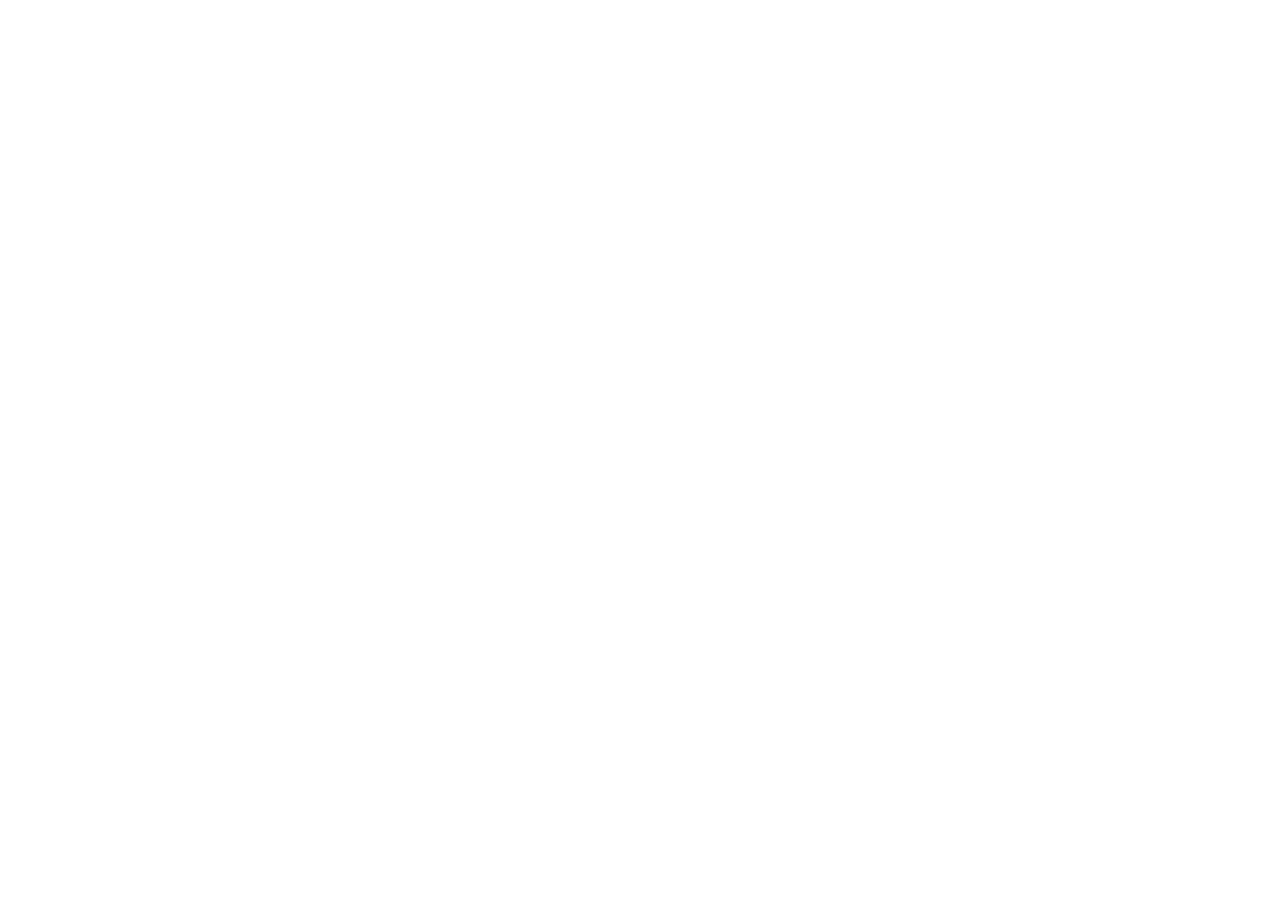
==== index.html @ 5afe24a2 "第一次提交" ====
<!DOCTYPE html>
<html lang="en">
<head>
    <meta charset="UTF-8">
    <meta name="viewport" content="width=device-width, initial-scale=1.0">
    <title>Document</title>
</head>
<body>
    
</body>
</html>
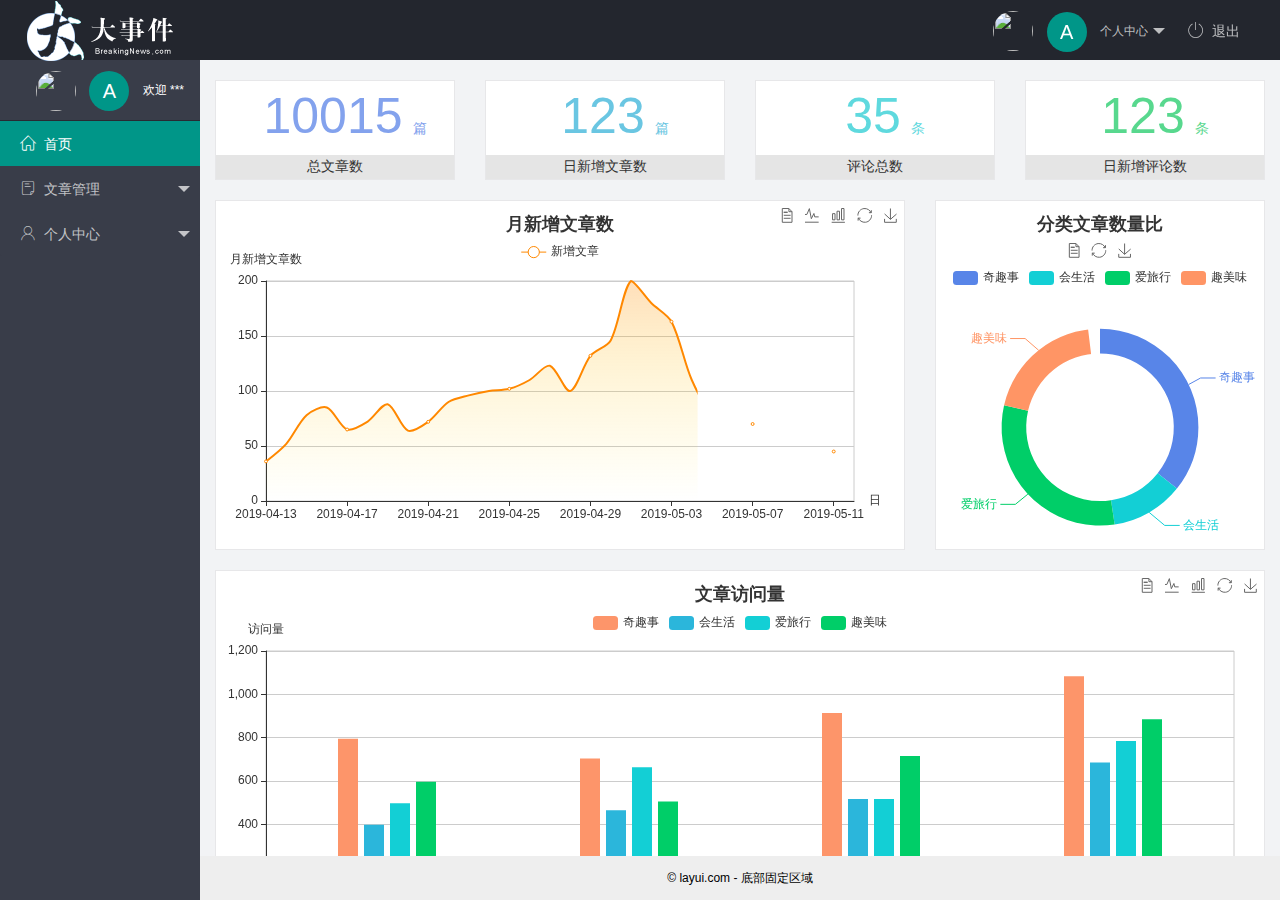
==== commit f3501068: "完成了后台主页面的功能开发" ====
--- a/index.html
+++ b/index.html
@@ -1,11 +1,88 @@
 <!DOCTYPE html>
 <html lang="en">
+
 <head>
     <meta charset="UTF-8">
     <meta name="viewport" content="width=device-width, initial-scale=1.0">
-    <title>Document</title>
+    <title>后台主页布局</title>
+    <!-- 导入 Layui 的样式 -->
+    <link rel="stylesheet" href="./assets/lib/layui/css/layui.css">
+    <!-- 导入iconfont 的样式 -->
+    <link rel="stylesheet" href="./assets/fonts/iconfont.css">
+    <!-- 导入自己的样式表 -->
+    <link rel="stylesheet" href="./assets/css/index.css">
 </head>
-<body>
-    
+
+<body class="layui-layout-body">
+    <div class="layui-layout layui-layout-admin">
+        <div class="layui-header">
+            <div class="layui-logo">
+                <img src="./assets/images/logo.png" alt="">
+            </div>
+            <ul class="layui-nav layui-layout-right">
+                <li class="layui-nav-item">
+                    <a href="javascript:;" class="userinfo">
+                        <img src="http://t.cn/RCzsdCq" class="layui-nav-img">
+                        <span class="text-avatar">A</span>
+                        个人中心
+                    </a>
+                    <dl class="layui-nav-child">
+                        <dd><a href="">基本资料</a></dd>
+                        <dd><a href="">更换头像</a></dd>
+                        <dd><a href="">重置密码</a></dd>
+                    </dl>
+                </li>
+                <li class="layui-nav-item"><a href="javascript:;" id="btnLogout"><span class="iconfont icon-tuichu"></span>退出</a></li>
+            </ul>
+        </div>
+
+        <div class="layui-side layui-bg-black">
+            <div class="layui-side-scroll">
+                <div class="userinfo">
+                    <img src="http://t.cn/RCzsdCq" class="layui-nav-img">
+                    <span class="text-avatar">A</span>
+                    <span id="welcome">欢迎 ***</span>
+                </div>
+                <!-- 左侧导航区域（可配合layui已有的垂直导航） -->
+                <ul class="layui-nav layui-nav-tree" lay-shrink="all" >
+                    <li class="layui-nav-item layui-this"><a href="/home/dashboard.html" target="fm"><span class="iconfont icon-home"></span>首页</a></li>
+                    <li class="layui-nav-item">
+                        <a class="" href="javascript:;"><span class="iconfont icon-16"></span>文章管理</a>
+                        <dl class="layui-nav-child">
+                            <dd><a href="javascript:;"><i class="layui-icon layui-icon-app"></i> 文章类别</a></dd>
+                            <dd><a href="javascript:;"><i class="layui-icon layui-icon-app"></i>文章列表</a></dd>
+                            <dd><a href="javascript:;"><i class="layui-icon layui-icon-app"></i>发布文章</a></dd>
+                        </dl>
+                    </li>
+                    <li class="layui-nav-item">
+                        <a href="javascript:;"><span class="iconfont icon-user"></span>个人中心</a>
+                        <dl class="layui-nav-child">
+                            <dd><a href="javascript:;"><i class="layui-icon layui-icon-app"></i>基本资料</a></dd>
+                            <dd><a href="javascript:;"><i class="layui-icon layui-icon-app"></i>更换头像</a></dd>
+                            <dd><a href="javascript:;"><i class="layui-icon layui-icon-app"></i>重置密码</a></dd>
+                        </dl>
+                    </li>
+                </ul>
+            </div>
+        </div>
+
+        <div class="layui-body">
+            <!-- 内容主体区域 -->
+            <iframe name="fm" src="/home/dashboard.html" frameborder="0"></iframe>
+        </div>
+
+        <div class="layui-footer">
+            <!-- 底部固定区域 -->
+            © layui.com - 底部固定区域
+        </div>
+    </div>
+    <!-- 导入layui的js文件 -->
+    <script src="./assets/lib/layui/layui.all.js"></script>
+    <!-- 导入jquery的js文件 -->
+    <script src="./assets/lib/jquery.js"></script>
+    <script src="./assets/js/baseAPI.js"></script>
+    <!-- 导入自己的js文件 -->
+    <script src="./assets/js/index.js"></script>
 </body>
+
 </html>--- a/assets/lib/layui/css/layui.css
+++ b/assets/lib/layui/css/layui.css
@@ -0,0 +1,2 @@
+/** layui-v2.5.5 MIT License By https://www.layui.com */
+ .layui-inline,img{display:inline-block;vertical-align:middle}h1,h2,h3,h4,h5,h6{font-weight:400}.layui-edge,.layui-header,.layui-inline,.layui-main{position:relative}.layui-body,.layui-edge,.layui-elip{overflow:hidden}.layui-btn,.layui-edge,.layui-inline,img{vertical-align:middle}.layui-btn,.layui-disabled,.layui-icon,.layui-unselect{-moz-user-select:none;-webkit-user-select:none;-ms-user-select:none}.layui-elip,.layui-form-checkbox span,.layui-form-pane .layui-form-label{text-overflow:ellipsis;white-space:nowrap}.layui-breadcrumb,.layui-tree-btnGroup{visibility:hidden}blockquote,body,button,dd,div,dl,dt,form,h1,h2,h3,h4,h5,h6,input,li,ol,p,pre,td,textarea,th,ul{margin:0;padding:0;-webkit-tap-highlight-color:rgba(0,0,0,0)}a:active,a:hover{outline:0}img{border:none}li{list-style:none}table{border-collapse:collapse;border-spacing:0}h4,h5,h6{font-size:100%}button,input,optgroup,option,select,textarea{font-family:inherit;font-size:inherit;font-style:inherit;font-weight:inherit;outline:0}pre{white-space:pre-wrap;white-space:-moz-pre-wrap;white-space:-pre-wrap;white-space:-o-pre-wrap;word-wrap:break-word}body{line-height:24px;font:14px Helvetica Neue,Helvetica,PingFang SC,Tahoma,Arial,sans-serif}hr{height:1px;margin:10px 0;border:0;clear:both}a{color:#333;text-decoration:none}a:hover{color:#777}a cite{font-style:normal;*cursor:pointer}.layui-border-box,.layui-border-box *{box-sizing:border-box}.layui-box,.layui-box *{box-sizing:content-box}.layui-clear{clear:both;*zoom:1}.layui-clear:after{content:'\20';clear:both;*zoom:1;display:block;height:0}.layui-inline{*display:inline;*zoom:1}.layui-edge{display:inline-block;width:0;height:0;border-width:6px;border-style:dashed;border-color:transparent}.layui-edge-top{top:-4px;border-bottom-color:#999;border-bottom-style:solid}.layui-edge-right{border-left-color:#999;border-left-style:solid}.layui-edge-bottom{top:2px;border-top-color:#999;border-top-style:solid}.layui-edge-left{border-right-color:#999;border-right-style:solid}.layui-disabled,.layui-disabled:hover{color:#d2d2d2!important;cursor:not-allowed!important}.layui-circle{border-radius:100%}.layui-show{display:block!important}.layui-hide{display:none!important}@font-face{font-family:layui-icon;src:url(../font/iconfont.eot?v=250);src:url(../font/iconfont.eot?v=250#iefix) format('embedded-opentype'),url(../font/iconfont.woff2?v=250) format('woff2'),url(../font/iconfont.woff?v=250) format('woff'),url(../font/iconfont.ttf?v=250) format('truetype'),url(../font/iconfont.svg?v=250#layui-icon) format('svg')}.layui-icon{font-family:layui-icon!important;font-size:16px;font-style:normal;-webkit-font-smoothing:antialiased;-moz-osx-font-smoothing:grayscale}.layui-icon-reply-fill:before{content:"\e611"}.layui-icon-set-fill:before{content:"\e614"}.layui-icon-menu-fill:before{content:"\e60f"}.layui-icon-search:before{content:"\e615"}.layui-icon-share:before{content:"\e641"}.layui-icon-set-sm:before{content:"\e620"}.layui-icon-engine:before{content:"\e628"}.layui-icon-close:before{content:"\1006"}.layui-icon-close-fill:before{content:"\1007"}.layui-icon-chart-screen:before{content:"\e629"}.layui-icon-star:before{content:"\e600"}.layui-icon-circle-dot:before{content:"\e617"}.layui-icon-chat:before{content:"\e606"}.layui-icon-release:before{content:"\e609"}.layui-icon-list:before{content:"\e60a"}.layui-icon-chart:before{content:"\e62c"}.layui-icon-ok-circle:before{content:"\1005"}.layui-icon-layim-theme:before{content:"\e61b"}.layui-icon-table:before{content:"\e62d"}.layui-icon-right:before{content:"\e602"}.layui-icon-left:before{content:"\e603"}.layui-icon-cart-simple:before{content:"\e698"}.layui-icon-face-cry:before{content:"\e69c"}.layui-icon-face-smile:before{content:"\e6af"}.layui-icon-survey:before{content:"\e6b2"}.layui-icon-tree:before{content:"\e62e"}.layui-icon-upload-circle:before{content:"\e62f"}.layui-icon-add-circle:before{content:"\e61f"}.layui-icon-download-circle:before{content:"\e601"}.layui-icon-templeate-1:before{content:"\e630"}.layui-icon-util:before{content:"\e631"}.layui-icon-face-surprised:before{content:"\e664"}.layui-icon-edit:before{content:"\e642"}.layui-icon-speaker:before{content:"\e645"}.layui-icon-down:before{content:"\e61a"}.layui-icon-file:before{content:"\e621"}.layui-icon-layouts:before{content:"\e632"}.layui-icon-rate-half:before{content:"\e6c9"}.layui-icon-add-circle-fine:before{content:"\e608"}.layui-icon-prev-circle:before{content:"\e633"}.layui-icon-read:before{content:"\e705"}.layui-icon-404:before{content:"\e61c"}.layui-icon-carousel:before{content:"\e634"}.layui-icon-help:before{content:"\e607"}.layui-icon-code-circle:before{content:"\e635"}.layui-icon-water:before{content:"\e636"}.layui-icon-username:before{content:"\e66f"}.layui-icon-find-fill:before{content:"\e670"}.layui-icon-about:before{content:"\e60b"}.layui-icon-location:before{content:"\e715"}.layui-icon-up:before{content:"\e619"}.layui-icon-pause:before{content:"\e651"}.layui-icon-date:before{content:"\e637"}.layui-icon-layim-uploadfile:before{content:"\e61d"}.layui-icon-delete:before{content:"\e640"}.layui-icon-play:before{content:"\e652"}.layui-icon-top:before{content:"\e604"}.layui-icon-friends:before{content:"\e612"}.layui-icon-refresh-3:before{content:"\e9aa"}.layui-icon-ok:before{content:"\e605"}.layui-icon-layer:before{content:"\e638"}.layui-icon-face-smile-fine:before{content:"\e60c"}.layui-icon-dollar:before{content:"\e659"}.layui-icon-group:before{content:"\e613"}.layui-icon-layim-download:before{content:"\e61e"}.layui-icon-picture-fine:before{content:"\e60d"}.layui-icon-link:before{content:"\e64c"}.layui-icon-diamond:before{content:"\e735"}.layui-icon-log:before{content:"\e60e"}.layui-icon-rate-solid:before{content:"\e67a"}.layui-icon-fonts-del:before{content:"\e64f"}.layui-icon-unlink:before{content:"\e64d"}.layui-icon-fonts-clear:before{content:"\e639"}.layui-icon-triangle-r:before{content:"\e623"}.layui-icon-circle:before{content:"\e63f"}.layui-icon-radio:before{content:"\e643"}.layui-icon-align-center:before{content:"\e647"}.layui-icon-align-right:before{content:"\e648"}.layui-icon-align-left:before{content:"\e649"}.layui-icon-loading-1:before{content:"\e63e"}.layui-icon-return:before{content:"\e65c"}.layui-icon-fonts-strong:before{content:"\e62b"}.layui-icon-upload:before{content:"\e67c"}.layui-icon-dialogue:before{content:"\e63a"}.layui-icon-video:before{content:"\e6ed"}.layui-icon-headset:before{content:"\e6fc"}.layui-icon-cellphone-fine:before{content:"\e63b"}.layui-icon-add-1:before{content:"\e654"}.layui-icon-face-smile-b:before{content:"\e650"}.layui-icon-fonts-html:before{content:"\e64b"}.layui-icon-form:before{content:"\e63c"}.layui-icon-cart:before{content:"\e657"}.layui-icon-camera-fill:before{content:"\e65d"}.layui-icon-tabs:before{content:"\e62a"}.layui-icon-fonts-code:before{content:"\e64e"}.layui-icon-fire:before{content:"\e756"}.layui-icon-set:before{content:"\e716"}.layui-icon-fonts-u:before{content:"\e646"}.layui-icon-triangle-d:before{content:"\e625"}.layui-icon-tips:before{content:"\e702"}.layui-icon-picture:before{content:"\e64a"}.layui-icon-more-vertical:before{content:"\e671"}.layui-icon-flag:before{content:"\e66c"}.layui-icon-loading:before{content:"\e63d"}.layui-icon-fonts-i:before{content:"\e644"}.layui-icon-refresh-1:before{content:"\e666"}.layui-icon-rmb:before{content:"\e65e"}.layui-icon-home:before{content:"\e68e"}.layui-icon-user:before{content:"\e770"}.layui-icon-notice:before{content:"\e667"}.layui-icon-login-weibo:before{content:"\e675"}.layui-icon-voice:before{content:"\e688"}.layui-icon-upload-drag:before{content:"\e681"}.layui-icon-login-qq:before{content:"\e676"}.layui-icon-snowflake:before{content:"\e6b1"}.layui-icon-file-b:before{content:"\e655"}.layui-icon-template:before{content:"\e663"}.layui-icon-auz:before{content:"\e672"}.layui-icon-console:before{content:"\e665"}.layui-icon-app:before{content:"\e653"}.layui-icon-prev:before{content:"\e65a"}.layui-icon-website:before{content:"\e7ae"}.layui-icon-next:before{content:"\e65b"}.layui-icon-component:before{content:"\e857"}.layui-icon-more:before{content:"\e65f"}.layui-icon-login-wechat:before{content:"\e677"}.layui-icon-shrink-right:before{content:"\e668"}.layui-icon-spread-left:before{content:"\e66b"}.layui-icon-camera:before{content:"\e660"}.layui-icon-note:before{content:"\e66e"}.layui-icon-refresh:before{content:"\e669"}.layui-icon-female:before{content:"\e661"}.layui-icon-male:before{content:"\e662"}.layui-icon-password:before{content:"\e673"}.layui-icon-senior:before{content:"\e674"}.layui-icon-theme:before{content:"\e66a"}.layui-icon-tread:before{content:"\e6c5"}.layui-icon-praise:before{content:"\e6c6"}.layui-icon-star-fill:before{content:"\e658"}.layui-icon-rate:before{content:"\e67b"}.layui-icon-template-1:before{content:"\e656"}.layui-icon-vercode:before{content:"\e679"}.layui-icon-cellphone:before{content:"\e678"}.layui-icon-screen-full:before{content:"\e622"}.layui-icon-screen-restore:before{content:"\e758"}.layui-icon-cols:before{content:"\e610"}.layui-icon-export:before{content:"\e67d"}.layui-icon-print:before{content:"\e66d"}.layui-icon-slider:before{content:"\e714"}.layui-icon-addition:before{content:"\e624"}.layui-icon-subtraction:before{content:"\e67e"}.layui-icon-service:before{content:"\e626"}.layui-icon-transfer:before{content:"\e691"}.layui-main{width:1140px;margin:0 auto}.layui-header{z-index:1000;height:60px}.layui-header a:hover{transition:all .5s;-webkit-transition:all .5s}.layui-side{position:fixed;left:0;top:0;bottom:0;z-index:999;width:200px;overflow-x:hidden}.layui-side-scroll{position:relative;width:220px;height:100%;overflow-x:hidden}.layui-body{position:absolute;left:200px;right:0;top:0;bottom:0;z-index:998;width:auto;overflow-y:auto;box-sizing:border-box}.layui-layout-body{overflow:hidden}.layui-layout-admin .layui-header{background-color:#23262E}.layui-layout-admin .layui-side{top:60px;width:200px;overflow-x:hidden}.layui-layout-admin .layui-body{position:fixed;top:60px;bottom:44px}.layui-layout-admin .layui-main{width:auto;margin:0 15px}.layui-layout-admin .layui-footer{position:fixed;left:200px;right:0;bottom:0;height:44px;line-height:44px;padding:0 15px;background-color:#eee}.layui-layout-admin .layui-logo{position:absolute;left:0;top:0;width:200px;height:100%;line-height:60px;text-align:center;color:#009688;font-size:16px}.layui-layout-admin .layui-header .layui-nav{background:0 0}.layui-layout-left{position:absolute!important;left:200px;top:0}.layui-layout-right{position:absolute!important;right:0;top:0}.layui-container{position:relative;margin:0 auto;padding:0 15px;box-sizing:border-box}.layui-fluid{position:relative;margin:0 auto;padding:0 15px}.layui-row:after,.layui-row:before{content:'';display:block;clear:both}.layui-col-lg1,.layui-col-lg10,.layui-col-lg11,.layui-col-lg12,.layui-col-lg2,.layui-col-lg3,.layui-col-lg4,.layui-col-lg5,.layui-col-lg6,.layui-col-lg7,.layui-col-lg8,.layui-col-lg9,.layui-col-md1,.layui-col-md10,.layui-col-md11,.layui-col-md12,.layui-col-md2,.layui-col-md3,.layui-col-md4,.layui-col-md5,.layui-col-md6,.layui-col-md7,.layui-col-md8,.layui-col-md9,.layui-col-sm1,.layui-col-sm10,.layui-col-sm11,.layui-col-sm12,.layui-col-sm2,.layui-col-sm3,.layui-col-sm4,.layui-col-sm5,.layui-col-sm6,.layui-col-sm7,.layui-col-sm8,.layui-col-sm9,.layui-col-xs1,.layui-col-xs10,.layui-col-xs11,.layui-col-xs12,.layui-col-xs2,.layui-col-xs3,.layui-col-xs4,.layui-col-xs5,.layui-col-xs6,.layui-col-xs7,.layui-col-xs8,.layui-col-xs9{position:relative;display:block;box-sizing:border-box}.layui-col-xs1,.layui-col-xs10,.layui-col-xs11,.layui-col-xs12,.layui-col-xs2,.layui-col-xs3,.layui-col-xs4,.layui-col-xs5,.layui-col-xs6,.layui-col-xs7,.layui-col-xs8,.layui-col-xs9{float:left}.layui-col-xs1{width:8.33333333%}.layui-col-xs2{width:16.66666667%}.layui-col-xs3{width:25%}.layui-col-xs4{width:33.33333333%}.layui-col-xs5{width:41.66666667%}.layui-col-xs6{width:50%}.layui-col-xs7{width:58.33333333%}.layui-col-xs8{width:66.66666667%}.layui-col-xs9{width:75%}.layui-col-xs10{width:83.33333333%}.layui-col-xs11{width:91.66666667%}.layui-col-xs12{width:100%}.layui-col-xs-offset1{margin-left:8.33333333%}.layui-col-xs-offset2{margin-left:16.66666667%}.layui-col-xs-offset3{margin-left:25%}.layui-col-xs-offset4{margin-left:33.33333333%}.layui-col-xs-offset5{margin-left:41.66666667%}.layui-col-xs-offset6{margin-left:50%}.layui-col-xs-offset7{margin-left:58.33333333%}.layui-col-xs-offset8{margin-left:66.66666667%}.layui-col-xs-offset9{margin-left:75%}.layui-col-xs-offset10{margin-left:83.33333333%}.layui-col-xs-offset11{margin-left:91.66666667%}.layui-col-xs-offset12{margin-left:100%}@media screen and (max-width:768px){.layui-hide-xs{display:none!important}.layui-show-xs-block{display:block!important}.layui-show-xs-inline{display:inline!important}.layui-show-xs-inline-block{display:inline-block!important}}@media screen and (min-width:768px){.layui-container{width:750px}.layui-hide-sm{display:none!important}.layui-show-sm-block{display:block!important}.layui-show-sm-inline{display:inline!important}.layui-show-sm-inline-block{display:inline-block!important}.layui-col-sm1,.layui-col-sm10,.layui-col-sm11,.layui-col-sm12,.layui-col-sm2,.layui-col-sm3,.layui-col-sm4,.layui-col-sm5,.layui-col-sm6,.layui-col-sm7,.layui-col-sm8,.layui-col-sm9{float:left}.layui-col-sm1{width:8.33333333%}.layui-col-sm2{width:16.66666667%}.layui-col-sm3{width:25%}.layui-col-sm4{width:33.33333333%}.layui-col-sm5{width:41.66666667%}.layui-col-sm6{width:50%}.layui-col-sm7{width:58.33333333%}.layui-col-sm8{width:66.66666667%}.layui-col-sm9{width:75%}.layui-col-sm10{width:83.33333333%}.layui-col-sm11{width:91.66666667%}.layui-col-sm12{width:100%}.layui-col-sm-offset1{margin-left:8.33333333%}.layui-col-sm-offset2{margin-left:16.66666667%}.layui-col-sm-offset3{margin-left:25%}.layui-col-sm-offset4{margin-left:33.33333333%}.layui-col-sm-offset5{margin-left:41.66666667%}.layui-col-sm-offset6{margin-left:50%}.layui-col-sm-offset7{margin-left:58.33333333%}.layui-col-sm-offset8{margin-left:66.66666667%}.layui-col-sm-offset9{margin-left:75%}.layui-col-sm-offset10{margin-left:83.33333333%}.layui-col-sm-offset11{margin-left:91.66666667%}.layui-col-sm-offset12{margin-left:100%}}@media screen and (min-width:992px){.layui-container{width:970px}.layui-hide-md{display:none!important}.layui-show-md-block{display:block!important}.layui-show-md-inline{display:inline!important}.layui-show-md-inline-block{display:inline-block!important}.layui-col-md1,.layui-col-md10,.layui-col-md11,.layui-col-md12,.layui-col-md2,.layui-col-md3,.layui-col-md4,.layui-col-md5,.layui-col-md6,.layui-col-md7,.layui-col-md8,.layui-col-md9{float:left}.layui-col-md1{width:8.33333333%}.layui-col-md2{width:16.66666667%}.layui-col-md3{width:25%}.layui-col-md4{width:33.33333333%}.layui-col-md5{width:41.66666667%}.layui-col-md6{width:50%}.layui-col-md7{width:58.33333333%}.layui-col-md8{width:66.66666667%}.layui-col-md9{width:75%}.layui-col-md10{width:83.33333333%}.layui-col-md11{width:91.66666667%}.layui-col-md12{width:100%}.layui-col-md-offset1{margin-left:8.33333333%}.layui-col-md-offset2{margin-left:16.66666667%}.layui-col-md-offset3{margin-left:25%}.layui-col-md-offset4{margin-left:33.33333333%}.layui-col-md-offset5{margin-left:41.66666667%}.layui-col-md-offset6{margin-left:50%}.layui-col-md-offset7{margin-left:58.33333333%}.layui-col-md-offset8{margin-left:66.66666667%}.layui-col-md-offset9{margin-left:75%}.layui-col-md-offset10{margin-left:83.33333333%}.layui-col-md-offset11{margin-left:91.66666667%}.layui-col-md-offset12{margin-left:100%}}@media screen and (min-width:1200px){.layui-container{width:1170px}.layui-hide-lg{display:none!important}.layui-show-lg-block{display:block!important}.layui-show-lg-inline{display:inline!important}.layui-show-lg-inline-block{display:inline-block!important}.layui-col-lg1,.layui-col-lg10,.layui-col-lg11,.layui-col-lg12,.layui-col-lg2,.layui-col-lg3,.layui-col-lg4,.layui-col-lg5,.layui-col-lg6,.layui-col-lg7,.layui-col-lg8,.layui-col-lg9{float:left}.layui-col-lg1{width:8.33333333%}.layui-col-lg2{width:16.66666667%}.layui-col-lg3{width:25%}.layui-col-lg4{width:33.33333333%}.layui-col-lg5{width:41.66666667%}.layui-col-lg6{width:50%}.layui-col-lg7{width:58.33333333%}.layui-col-lg8{width:66.66666667%}.layui-col-lg9{width:75%}.layui-col-lg10{width:83.33333333%}.layui-col-lg11{width:91.66666667%}.layui-col-lg12{width:100%}.layui-col-lg-offset1{margin-left:8.33333333%}.layui-col-lg-offset2{margin-left:16.66666667%}.layui-col-lg-offset3{margin-left:25%}.layui-col-lg-offset4{margin-left:33.33333333%}.layui-col-lg-offset5{margin-left:41.66666667%}.layui-col-lg-offset6{margin-left:50%}.layui-col-lg-offset7{margin-left:58.33333333%}.layui-col-lg-offset8{margin-left:66.66666667%}.layui-col-lg-offset9{margin-left:75%}.layui-col-lg-offset10{margin-left:83.33333333%}.layui-col-lg-offset11{margin-left:91.66666667%}.layui-col-lg-offset12{margin-left:100%}}.layui-col-space1{margin:-.5px}.layui-col-space1>*{padding:.5px}.layui-col-space3{margin:-1.5px}.layui-col-space3>*{padding:1.5px}.layui-col-space5{margin:-2.5px}.layui-col-space5>*{padding:2.5px}.layui-col-space8{margin:-3.5px}.layui-col-space8>*{padding:3.5px}.layui-col-space10{margin:-5px}.layui-col-space10>*{padding:5px}.layui-col-space12{margin:-6px}.layui-col-space12>*{padding:6px}.layui-col-space15{margin:-7.5px}.layui-col-space15>*{padding:7.5px}.layui-col-space18{margin:-9px}.layui-col-space18>*{padding:9px}.layui-col-space20{margin:-10px}.layui-col-space20>*{padding:10px}.layui-col-space22{margin:-11px}.layui-col-space22>*{padding:11px}.layui-col-space25{margin:-12.5px}.layui-col-space25>*{padding:12.5px}.layui-col-space30{margin:-15px}.layui-col-space30>*{padding:15px}.layui-btn,.layui-input,.layui-select,.layui-textarea,.layui-upload-button{outline:0;-webkit-appearance:none;transition:all .3s;-webkit-transition:all .3s;box-sizing:border-box}.layui-elem-quote{margin-bottom:10px;padding:15px;line-height:22px;border-left:5px solid #009688;border-radius:0 2px 2px 0;background-color:#f2f2f2}.layui-quote-nm{border-style:solid;border-width:1px 1px 1px 5px;background:0 0}.layui-elem-field{margin-bottom:10px;padding:0;border-width:1px;border-style:solid}.layui-elem-field legend{margin-left:20px;padding:0 10px;font-size:20px;font-weight:300}.layui-field-title{margin:10px 0 20px;border-width:1px 0 0}.layui-field-box{padding:10px 15px}.layui-field-title .layui-field-box{padding:10px 0}.layui-progress{position:relative;height:6px;border-radius:20px;background-color:#e2e2e2}.layui-progress-bar{position:absolute;left:0;top:0;width:0;max-width:100%;height:6px;border-radius:20px;text-align:right;background-color:#5FB878;transition:all .3s;-webkit-transition:all .3s}.layui-progress-big,.layui-progress-big .layui-progress-bar{height:18px;line-height:18px}.layui-progress-text{position:relative;top:-20px;line-height:18px;font-size:12px;color:#666}.layui-progress-big .layui-progress-text{position:static;padding:0 10px;color:#fff}.layui-collapse{border-width:1px;border-style:solid;border-radius:2px}.layui-colla-content,.layui-colla-item{border-top-width:1px;border-top-style:solid}.layui-colla-item:first-child{border-top:none}.layui-colla-title{position:relative;height:42px;line-height:42px;padding:0 15px 0 35px;color:#333;background-color:#f2f2f2;cursor:pointer;font-size:14px;overflow:hidden}.layui-colla-content{display:none;padding:10px 15px;line-height:22px;color:#666}.layui-colla-icon{position:absolute;left:15px;top:0;font-size:14px}.layui-card{margin-bottom:15px;border-radius:2px;background-color:#fff;box-shadow:0 1px 2px 0 rgba(0,0,0,.05)}.layui-card:last-child{margin-bottom:0}.layui-card-header{position:relative;height:42px;line-height:42px;padding:0 15px;border-bottom:1px solid #f6f6f6;color:#333;border-radius:2px 2px 0 0;font-size:14px}.layui-bg-black,.layui-bg-blue,.layui-bg-cyan,.layui-bg-green,.layui-bg-orange,.layui-bg-red{color:#fff!important}.layui-card-body{position:relative;padding:10px 15px;line-height:24px}.layui-card-body[pad15]{padding:15px}.layui-card-body[pad20]{padding:20px}.layui-card-body .layui-table{margin:5px 0}.layui-card .layui-tab{margin:0}.layui-panel-window{position:relative;padding:15px;border-radius:0;border-top:5px solid #E6E6E6;background-color:#fff}.layui-auxiliar-moving{position:fixed;left:0;right:0;top:0;bottom:0;width:100%;height:100%;background:0 0;z-index:9999999999}.layui-form-label,.layui-form-mid,.layui-form-select,.layui-input-block,.layui-input-inline,.layui-textarea{position:relative}.layui-bg-red{background-color:#FF5722!important}.layui-bg-orange{background-color:#FFB800!important}.layui-bg-green{background-color:#009688!important}.layui-bg-cyan{background-color:#2F4056!important}.layui-bg-blue{background-color:#1E9FFF!important}.layui-bg-black{background-color:#393D49!important}.layui-bg-gray{background-color:#eee!important;color:#666!important}.layui-badge-rim,.layui-colla-content,.layui-colla-item,.layui-collapse,.layui-elem-field,.layui-form-pane .layui-form-item[pane],.layui-form-pane .layui-form-label,.layui-input,.layui-layedit,.layui-layedit-tool,.layui-quote-nm,.layui-select,.layui-tab-bar,.layui-tab-card,.layui-tab-title,.layui-tab-title .layui-this:after,.layui-textarea{border-color:#e6e6e6}.layui-timeline-item:before,hr{background-color:#e6e6e6}.layui-text{line-height:22px;font-size:14px;color:#666}.layui-text h1,.layui-text h2,.layui-text h3{font-weight:500;color:#333}.layui-text h1{font-size:30px}.layui-text h2{font-size:24px}.layui-text h3{font-size:18px}.layui-text a:not(.layui-btn){color:#01AAED}.layui-text a:not(.layui-btn):hover{text-decoration:underline}.layui-text ul{padding:5px 0 5px 15px}.layui-text ul li{margin-top:5px;list-style-type:disc}.layui-text em,.layui-word-aux{color:#999!important;padding:0 5px!important}.layui-btn{display:inline-block;height:38px;line-height:38px;padding:0 18px;background-color:#009688;color:#fff;white-space:nowrap;text-align:center;font-size:14px;border:none;border-radius:2px;cursor:pointer}.layui-btn:hover{opacity:.8;filter:alpha(opacity=80);color:#fff}.layui-btn:active{opacity:1;filter:alpha(opacity=100)}.layui-btn+.layui-btn{margin-left:10px}.layui-btn-container{font-size:0}.layui-btn-container .layui-btn{margin-right:10px;margin-bottom:10px}.layui-btn-container .layui-btn+.layui-btn{margin-left:0}.layui-table .layui-btn-container .layui-btn{margin-bottom:9px}.layui-btn-radius{border-radius:100px}.layui-btn .layui-icon{margin-right:3px;font-size:18px;vertical-align:bottom;vertical-align:middle\9}.layui-btn-primary{border:1px solid #C9C9C9;background-color:#fff;color:#555}.layui-btn-primary:hover{border-color:#009688;color:#333}.layui-btn-normal{background-color:#1E9FFF}.layui-btn-warm{background-color:#FFB800}.layui-btn-danger{background-color:#FF5722}.layui-btn-checked{background-color:#5FB878}.layui-btn-disabled,.layui-btn-disabled:active,.layui-btn-disabled:hover{border:1px solid #e6e6e6;background-color:#FBFBFB;color:#C9C9C9;cursor:not-allowed;opacity:1}.layui-btn-lg{height:44px;line-height:44px;padding:0 25px;font-size:16px}.layui-btn-sm{height:30px;line-height:30px;padding:0 10px;font-size:12px}.layui-btn-sm i{font-size:16px!important}.layui-btn-xs{height:22px;line-height:22px;padding:0 5px;font-size:12px}.layui-btn-xs i{font-size:14px!important}.layui-btn-group{display:inline-block;vertical-align:middle;font-size:0}.layui-btn-group .layui-btn{margin-left:0!important;margin-right:0!important;border-left:1px solid rgba(255,255,255,.5);border-radius:0}.layui-btn-group .layui-btn-primary{border-left:none}.layui-btn-group .layui-btn-primary:hover{border-color:#C9C9C9;color:#009688}.layui-btn-group .layui-btn:first-child{border-left:none;border-radius:2px 0 0 2px}.layui-btn-group .layui-btn-primary:first-child{border-left:1px solid #c9c9c9}.layui-btn-group .layui-btn:last-child{border-radius:0 2px 2px 0}.layui-btn-group .layui-btn+.layui-btn{margin-left:0}.layui-btn-group+.layui-btn-group{margin-left:10px}.layui-btn-fluid{width:100%}.layui-input,.layui-select,.layui-textarea{height:38px;line-height:1.3;line-height:38px\9;border-width:1px;border-style:solid;background-color:#fff;border-radius:2px}.layui-input::-webkit-input-placeholder,.layui-select::-webkit-input-placeholder,.layui-textarea::-webkit-input-placeholder{line-height:1.3}.layui-input,.layui-textarea{display:block;width:100%;padding-left:10px}.layui-input:hover,.layui-textarea:hover{border-color:#D2D2D2!important}.layui-input:focus,.layui-textarea:focus{border-color:#C9C9C9!important}.layui-textarea{min-height:100px;height:auto;line-height:20px;padding:6px 10px;resize:vertical}.layui-select{padding:0 10px}.layui-form input[type=checkbox],.layui-form input[type=radio],.layui-form select{display:none}.layui-form [lay-ignore]{display:initial}.layui-form-item{margin-bottom:15px;clear:both;*zoom:1}.layui-form-item:after{content:'\20';clear:both;*zoom:1;display:block;height:0}.layui-form-label{float:left;display:block;padding:9px 15px;width:80px;font-weight:400;line-height:20px;text-align:right}.layui-form-label-col{display:block;float:none;padding:9px 0;line-height:20px;text-align:left}.layui-form-item .layui-inline{margin-bottom:5px;margin-right:10px}.layui-input-block{margin-left:110px;min-height:36px}.layui-input-inline{display:inline-block;vertical-align:middle}.layui-form-item .layui-input-inline{float:left;width:190px;margin-right:10px}.layui-form-text .layui-input-inline{width:auto}.layui-form-mid{float:left;display:block;padding:9px 0!important;line-height:20px;margin-right:10px}.layui-form-danger+.layui-form-select .layui-input,.layui-form-danger:focus{border-color:#FF5722!important}.layui-form-select .layui-input{padding-right:30px;cursor:pointer}.layui-form-select .layui-edge{position:absolute;right:10px;top:50%;margin-top:-3px;cursor:pointer;border-width:6px;border-top-color:#c2c2c2;border-top-style:solid;transition:all .3s;-webkit-transition:all .3s}.layui-form-select dl{display:none;position:absolute;left:0;top:42px;padding:5px 0;z-index:899;min-width:100%;border:1px solid #d2d2d2;max-height:300px;overflow-y:auto;background-color:#fff;border-radius:2px;box-shadow:0 2px 4px rgba(0,0,0,.12);box-sizing:border-box}.layui-form-select dl dd,.layui-form-select dl dt{padding:0 10px;line-height:36px;white-space:nowrap;overflow:hidden;text-overflow:ellipsis}.layui-form-select dl dt{font-size:12px;color:#999}.layui-form-select dl dd{cursor:pointer}.layui-form-select dl dd:hover{background-color:#f2f2f2;-webkit-transition:.5s all;transition:.5s all}.layui-form-select .layui-select-group dd{padding-left:20px}.layui-form-select dl dd.layui-select-tips{padding-left:10px!important;color:#999}.layui-form-select dl dd.layui-this{background-color:#5FB878;color:#fff}.layui-form-checkbox,.layui-form-select dl dd.layui-disabled{background-color:#fff}.layui-form-selected dl{display:block}.layui-form-checkbox,.layui-form-checkbox *,.layui-form-switch{display:inline-block;vertical-align:middle}.layui-form-selected .layui-edge{margin-top:-9px;-webkit-transform:rotate(180deg);transform:rotate(180deg);margin-top:-3px\9}:root .layui-form-selected .layui-edge{margin-top:-9px\0/IE9}.layui-form-selectup dl{top:auto;bottom:42px}.layui-select-none{margin:5px 0;text-align:center;color:#999}.layui-select-disabled .layui-disabled{border-color:#eee!important}.layui-select-disabled .layui-edge{border-top-color:#d2d2d2}.layui-form-checkbox{position:relative;height:30px;line-height:30px;margin-right:10px;padding-right:30px;cursor:pointer;font-size:0;-webkit-transition:.1s linear;transition:.1s linear;box-sizing:border-box}.layui-form-checkbox span{padding:0 10px;height:100%;font-size:14px;border-radius:2px 0 0 2px;background-color:#d2d2d2;color:#fff;overflow:hidden}.layui-form-checkbox:hover span{background-color:#c2c2c2}.layui-form-checkbox i{position:absolute;right:0;top:0;width:30px;height:28px;border:1px solid #d2d2d2;border-left:none;border-radius:0 2px 2px 0;color:#fff;font-size:20px;text-align:center}.layui-form-checkbox:hover i{border-color:#c2c2c2;color:#c2c2c2}.layui-form-checked,.layui-form-checked:hover{border-color:#5FB878}.layui-form-checked span,.layui-form-checked:hover span{background-color:#5FB878}.layui-form-checked i,.layui-form-checked:hover i{color:#5FB878}.layui-form-item .layui-form-checkbox{margin-top:4px}.layui-form-checkbox[lay-skin=primary]{height:auto!important;line-height:normal!important;min-width:18px;min-height:18px;border:none!important;margin-right:0;padding-left:28px;padding-right:0;background:0 0}.layui-form-checkbox[lay-skin=primary] span{padding-left:0;padding-right:15px;line-height:18px;background:0 0;color:#666}.layui-form-checkbox[lay-skin=primary] i{right:auto;left:0;width:16px;height:16px;line-height:16px;border:1px solid #d2d2d2;font-size:12px;border-radius:2px;background-color:#fff;-webkit-transition:.1s linear;transition:.1s linear}.layui-form-checkbox[lay-skin=primary]:hover i{border-color:#5FB878;color:#fff}.layui-form-checked[lay-skin=primary] i{border-color:#5FB878!important;background-color:#5FB878;color:#fff}.layui-checkbox-disbaled[lay-skin=primary] span{background:0 0!important;color:#c2c2c2}.layui-checkbox-disbaled[lay-skin=primary]:hover i{border-color:#d2d2d2}.layui-form-item .layui-form-checkbox[lay-skin=primary]{margin-top:10px}.layui-form-switch{position:relative;height:22px;line-height:22px;min-width:35px;padding:0 5px;margin-top:8px;border:1px solid #d2d2d2;border-radius:20px;cursor:pointer;background-color:#fff;-webkit-transition:.1s linear;transition:.1s linear}.layui-form-switch i{position:absolute;left:5px;top:3px;width:16px;height:16px;border-radius:20px;background-color:#d2d2d2;-webkit-transition:.1s linear;transition:.1s linear}.layui-form-switch em{position:relative;top:0;width:25px;margin-left:21px;padding:0!important;text-align:center!important;color:#999!important;font-style:normal!important;font-size:12px}.layui-form-onswitch{border-color:#5FB878;background-color:#5FB878}.layui-checkbox-disbaled,.layui-checkbox-disbaled i{border-color:#e2e2e2!important}.layui-form-onswitch i{left:100%;margin-left:-21px;background-color:#fff}.layui-form-onswitch em{margin-left:5px;margin-right:21px;color:#fff!important}.layui-checkbox-disbaled span{background-color:#e2e2e2!important}.layui-checkbox-disbaled:hover i{color:#fff!important}[lay-radio]{display:none}.layui-form-radio,.layui-form-radio *{display:inline-block;vertical-align:middle}.layui-form-radio{line-height:28px;margin:6px 10px 0 0;padding-right:10px;cursor:pointer;font-size:0}.layui-form-radio *{font-size:14px}.layui-form-radio>i{margin-right:8px;font-size:22px;color:#c2c2c2}.layui-form-radio>i:hover,.layui-form-radioed>i{color:#5FB878}.layui-radio-disbaled>i{color:#e2e2e2!important}.layui-form-pane .layui-form-label{width:110px;padding:8px 15px;height:38px;line-height:20px;border-width:1px;border-style:solid;border-radius:2px 0 0 2px;text-align:center;background-color:#FBFBFB;overflow:hidden;box-sizing:border-box}.layui-form-pane .layui-input-inline{margin-left:-1px}.layui-form-pane .layui-input-block{margin-left:110px;left:-1px}.layui-form-pane .layui-input{border-radius:0 2px 2px 0}.layui-form-pane .layui-form-text .layui-form-label{float:none;width:100%;border-radius:2px;box-sizing:border-box;text-align:left}.layui-form-pane .layui-form-text .layui-input-inline{display:block;margin:0;top:-1px;clear:both}.layui-form-pane .layui-form-text .layui-input-block{margin:0;left:0;top:-1px}.layui-form-pane .layui-form-text .layui-textarea{min-height:100px;border-radius:0 0 2px 2px}.layui-form-pane .layui-form-checkbox{margin:4px 0 4px 10px}.layui-form-pane .layui-form-radio,.layui-form-pane .layui-form-switch{margin-top:6px;margin-left:10px}.layui-form-pane .layui-form-item[pane]{position:relative;border-width:1px;border-style:solid}.layui-form-pane .layui-form-item[pane] .layui-form-label{position:absolute;left:0;top:0;height:100%;border-width:0 1px 0 0}.layui-form-pane .layui-form-item[pane] .layui-input-inline{margin-left:110px}@media screen and (max-width:450px){.layui-form-item .layui-form-label{text-overflow:ellipsis;overflow:hidden;white-space:nowrap}.layui-form-item .layui-inline{display:block;margin-right:0;margin-bottom:20px;clear:both}.layui-form-item .layui-inline:after{content:'\20';clear:both;display:block;height:0}.layui-form-item .layui-input-inline{display:block;float:none;left:-3px;width:auto;margin:0 0 10px 112px}.layui-form-item .layui-input-inline+.layui-form-mid{margin-left:110px;top:-5px;padding:0}.layui-form-item .layui-form-checkbox{margin-right:5px;margin-bottom:5px}}.layui-layedit{border-width:1px;border-style:solid;border-radius:2px}.layui-layedit-tool{padding:3px 5px;border-bottom-width:1px;border-bottom-style:solid;font-size:0}.layedit-tool-fixed{position:fixed;top:0;border-top:1px solid #e2e2e2}.layui-layedit-tool .layedit-tool-mid,.layui-layedit-tool .layui-icon{display:inline-block;vertical-align:middle;text-align:center;font-size:14px}.layui-layedit-tool .layui-icon{position:relative;width:32px;height:30px;line-height:30px;margin:3px 5px;color:#777;cursor:pointer;border-radius:2px}.layui-layedit-tool .layui-icon:hover{color:#393D49}.layui-layedit-tool .layui-icon:active{color:#000}.layui-layedit-tool .layedit-tool-active{background-color:#e2e2e2;color:#000}.layui-layedit-tool .layui-disabled,.layui-layedit-tool .layui-disabled:hover{color:#d2d2d2;cursor:not-allowed}.layui-layedit-tool .layedit-tool-mid{width:1px;height:18px;margin:0 10px;background-color:#d2d2d2}.layedit-tool-html{width:50px!important;font-size:30px!important}.layedit-tool-b,.layedit-tool-code,.layedit-tool-help{font-size:16px!important}.layedit-tool-d,.layedit-tool-face,.layedit-tool-image,.layedit-tool-unlink{font-size:18px!important}.layedit-tool-image input{position:absolute;font-size:0;left:0;top:0;width:100%;height:100%;opacity:.01;filter:Alpha(opacity=1);cursor:pointer}.layui-layedit-iframe iframe{display:block;width:100%}#LAY_layedit_code{overflow:hidden}.layui-laypage{display:inline-block;*display:inline;*zoom:1;vertical-align:middle;margin:10px 0;font-size:0}.layui-laypage>a:first-child,.layui-laypage>a:first-child em{border-radius:2px 0 0 2px}.layui-laypage>a:last-child,.layui-laypage>a:last-child em{border-radius:0 2px 2px 0}.layui-laypage>:first-child{margin-left:0!important}.layui-laypage>:last-child{margin-right:0!important}.layui-laypage a,.layui-laypage button,.layui-laypage input,.layui-laypage select,.layui-laypage span{border:1px solid #e2e2e2}.layui-laypage a,.layui-laypage span{display:inline-block;*display:inline;*zoom:1;vertical-align:middle;padding:0 15px;height:28px;line-height:28px;margin:0 -1px 5px 0;background-color:#fff;color:#333;font-size:12px}.layui-flow-more a *,.layui-laypage input,.layui-table-view select[lay-ignore]{display:inline-block}.layui-laypage a:hover{color:#009688}.layui-laypage em{font-style:normal}.layui-laypage .layui-laypage-spr{color:#999;font-weight:700}.layui-laypage a{text-decoration:none}.layui-laypage .layui-laypage-curr{position:relative}.layui-laypage .layui-laypage-curr em{position:relative;color:#fff}.layui-laypage .layui-laypage-curr .layui-laypage-em{position:absolute;left:-1px;top:-1px;padding:1px;width:100%;height:100%;background-color:#009688}.layui-laypage-em{border-radius:2px}.layui-laypage-next em,.layui-laypage-prev em{font-family:Sim sun;font-size:16px}.layui-laypage .layui-laypage-count,.layui-laypage .layui-laypage-limits,.layui-laypage .layui-laypage-refresh,.layui-laypage .layui-laypage-skip{margin-left:10px;margin-right:10px;padding:0;border:none}.layui-laypage .layui-laypage-limits,.layui-laypage .layui-laypage-refresh{vertical-align:top}.layui-laypage .layui-laypage-refresh i{font-size:18px;cursor:pointer}.layui-laypage select{height:22px;padding:3px;border-radius:2px;cursor:pointer}.layui-laypage .layui-laypage-skip{height:30px;line-height:30px;color:#999}.layui-laypage button,.layui-laypage input{height:30px;line-height:30px;border-radius:2px;vertical-align:top;background-color:#fff;box-sizing:border-box}.layui-laypage input{width:40px;margin:0 10px;padding:0 3px;text-align:center}.layui-laypage input:focus,.layui-laypage select:focus{border-color:#009688!important}.layui-laypage button{margin-left:10px;padding:0 10px;cursor:pointer}.layui-table,.layui-table-view{margin:10px 0}.layui-flow-more{margin:10px 0;text-align:center;color:#999;font-size:14px}.layui-flow-more a{height:32px;line-height:32px}.layui-flow-more a *{vertical-align:top}.layui-flow-more a cite{padding:0 20px;border-radius:3px;background-color:#eee;color:#333;font-style:normal}.layui-flow-more a cite:hover{opacity:.8}.layui-flow-more a i{font-size:30px;color:#737383}.layui-table{width:100%;background-color:#fff;color:#666}.layui-table tr{transition:all .3s;-webkit-transition:all .3s}.layui-table th{text-align:left;font-weight:400}.layui-table tbody tr:hover,.layui-table thead tr,.layui-table-click,.layui-table-header,.layui-table-hover,.layui-table-mend,.layui-table-patch,.layui-table-tool,.layui-table-total,.layui-table-total tr,.layui-table[lay-even] tr:nth-child(even){background-color:#f2f2f2}.layui-table td,.layui-table th,.layui-table-col-set,.layui-table-fixed-r,.layui-table-grid-down,.layui-table-header,.layui-table-page,.layui-table-tips-main,.layui-table-tool,.layui-table-total,.layui-table-view,.layui-table[lay-skin=line],.layui-table[lay-skin=row]{border-width:1px;border-style:solid;border-color:#e6e6e6}.layui-table td,.layui-table th{position:relative;padding:9px 15px;min-height:20px;line-height:20px;font-size:14px}.layui-table[lay-skin=line] td,.layui-table[lay-skin=line] th{border-width:0 0 1px}.layui-table[lay-skin=row] td,.layui-table[lay-skin=row] th{border-width:0 1px 0 0}.layui-table[lay-skin=nob] td,.layui-table[lay-skin=nob] th{border:none}.layui-table img{max-width:100px}.layui-table[lay-size=lg] td,.layui-table[lay-size=lg] th{padding:15px 30px}.layui-table-view .layui-table[lay-size=lg] .layui-table-cell{height:40px;line-height:40px}.layui-table[lay-size=sm] td,.layui-table[lay-size=sm] th{font-size:12px;padding:5px 10px}.layui-table-view .layui-table[lay-size=sm] .layui-table-cell{height:20px;line-height:20px}.layui-table[lay-data]{display:none}.layui-table-box{position:relative;overflow:hidden}.layui-table-view .layui-table{position:relative;width:auto;margin:0}.layui-table-view .layui-table[lay-skin=line]{border-width:0 1px 0 0}.layui-table-view .layui-table[lay-skin=row]{border-width:0 0 1px}.layui-table-view .layui-table td,.layui-table-view .layui-table th{padding:5px 0;border-top:none;border-left:none}.layui-table-view .layui-table th.layui-unselect .layui-table-cell span{cursor:pointer}.layui-table-view .layui-table td{cursor:default}.layui-table-view .layui-table td[data-edit=text]{cursor:text}.layui-table-view .layui-form-checkbox[lay-skin=primary] i{width:18px;height:18px}.layui-table-view .layui-form-radio{line-height:0;padding:0}.layui-table-view .layui-form-radio>i{margin:0;font-size:20px}.layui-table-init{position:absolute;left:0;top:0;width:100%;height:100%;text-align:center;z-index:110}.layui-table-init .layui-icon{position:absolute;left:50%;top:50%;margin:-15px 0 0 -15px;font-size:30px;color:#c2c2c2}.layui-table-header{border-width:0 0 1px;overflow:hidden}.layui-table-header .layui-table{margin-bottom:-1px}.layui-table-tool .layui-inline[lay-event]{position:relative;width:26px;height:26px;padding:5px;line-height:16px;margin-right:10px;text-align:center;color:#333;border:1px solid #ccc;cursor:pointer;-webkit-transition:.5s all;transition:.5s all}.layui-table-tool .layui-inline[lay-event]:hover{border:1px solid #999}.layui-table-tool-temp{padding-right:120px}.layui-table-tool-self{position:absolute;right:17px;top:10px}.layui-table-tool .layui-table-tool-self .layui-inline[lay-event]{margin:0 0 0 10px}.layui-table-tool-panel{position:absolute;top:29px;left:-1px;padding:5px 0;min-width:150px;min-height:40px;border:1px solid #d2d2d2;text-align:left;overflow-y:auto;background-color:#fff;box-shadow:0 2px 4px rgba(0,0,0,.12)}.layui-table-cell,.layui-table-tool-panel li{overflow:hidden;text-overflow:ellipsis;white-space:nowrap}.layui-table-tool-panel li{padding:0 10px;line-height:30px;-webkit-transition:.5s all;transition:.5s all}.layui-table-tool-panel li .layui-form-checkbox[lay-skin=primary]{width:100%;padding-left:28px}.layui-table-tool-panel li:hover{background-color:#f2f2f2}.layui-table-tool-panel li .layui-form-checkbox[lay-skin=primary] i{position:absolute;left:0;top:0}.layui-table-tool-panel li .layui-form-checkbox[lay-skin=primary] span{padding:0}.layui-table-tool .layui-table-tool-self .layui-table-tool-panel{left:auto;right:-1px}.layui-table-col-set{position:absolute;right:0;top:0;width:20px;height:100%;border-width:0 0 0 1px;background-color:#fff}.layui-table-sort{width:10px;height:20px;margin-left:5px;cursor:pointer!important}.layui-table-sort .layui-edge{position:absolute;left:5px;border-width:5px}.layui-table-sort .layui-table-sort-asc{top:3px;border-top:none;border-bottom-style:solid;border-bottom-color:#b2b2b2}.layui-table-sort .layui-table-sort-asc:hover{border-bottom-color:#666}.layui-table-sort .layui-table-sort-desc{bottom:5px;border-bottom:none;border-top-style:solid;border-top-color:#b2b2b2}.layui-table-sort .layui-table-sort-desc:hover{border-top-color:#666}.layui-table-sort[lay-sort=asc] .layui-table-sort-asc{border-bottom-color:#000}.layui-table-sort[lay-sort=desc] .layui-table-sort-desc{border-top-color:#000}.layui-table-cell{height:28px;line-height:28px;padding:0 15px;position:relative;box-sizing:border-box}.layui-table-cell .layui-form-checkbox[lay-skin=primary]{top:-1px;padding:0}.layui-table-cell .layui-table-link{color:#01AAED}.laytable-cell-checkbox,.laytable-cell-numbers,.laytable-cell-radio,.laytable-cell-space{padding:0;text-align:center}.layui-table-body{position:relative;overflow:auto;margin-right:-1px;margin-bottom:-1px}.layui-table-body .layui-none{line-height:26px;padding:15px;text-align:center;color:#999}.layui-table-fixed{position:absolute;left:0;top:0;z-index:101}.layui-table-fixed .layui-table-body{overflow:hidden}.layui-table-fixed-l{box-shadow:0 -1px 8px rgba(0,0,0,.08)}.layui-table-fixed-r{left:auto;right:-1px;border-width:0 0 0 1px;box-shadow:-1px 0 8px rgba(0,0,0,.08)}.layui-table-fixed-r .layui-table-header{position:relative;overflow:visible}.layui-table-mend{position:absolute;right:-49px;top:0;height:100%;width:50px}.layui-table-tool{position:relative;z-index:890;width:100%;min-height:50px;line-height:30px;padding:10px 15px;border-width:0 0 1px}.layui-table-tool .layui-btn-container{margin-bottom:-10px}.layui-table-page,.layui-table-total{border-width:1px 0 0;margin-bottom:-1px;overflow:hidden}.layui-table-page{position:relative;width:100%;padding:7px 7px 0;height:41px;font-size:12px;white-space:nowrap}.layui-table-page>div{height:26px}.layui-table-page .layui-laypage{margin:0}.layui-table-page .layui-laypage a,.layui-table-page .layui-laypage span{height:26px;line-height:26px;margin-bottom:10px;border:none;background:0 0}.layui-table-page .layui-laypage a,.layui-table-page .layui-laypage span.layui-laypage-curr{padding:0 12px}.layui-table-page .layui-laypage span{margin-left:0;padding:0}.layui-table-page .layui-laypage .layui-laypage-prev{margin-left:-7px!important}.layui-table-page .layui-laypage .layui-laypage-curr .layui-laypage-em{left:0;top:0;padding:0}.layui-table-page .layui-laypage button,.layui-table-page .layui-laypage input{height:26px;line-height:26px}.layui-table-page .layui-laypage input{width:40px}.layui-table-page .layui-laypage button{padding:0 10px}.layui-table-page select{height:18px}.layui-table-patch .layui-table-cell{padding:0;width:30px}.layui-table-edit{position:absolute;left:0;top:0;width:100%;height:100%;padding:0 14px 1px;border-radius:0;box-shadow:1px 1px 20px rgba(0,0,0,.15)}.layui-table-edit:focus{border-color:#5FB878!important}select.layui-table-edit{padding:0 0 0 10px;border-color:#C9C9C9}.layui-table-view .layui-form-checkbox,.layui-table-view .layui-form-radio,.layui-table-view .layui-form-switch{top:0;margin:0;box-sizing:content-box}.layui-table-view .layui-form-checkbox{top:-1px;height:26px;line-height:26px}.layui-table-view .layui-form-checkbox i{height:26px}.layui-table-grid .layui-table-cell{overflow:visible}.layui-table-grid-down{position:absolute;top:0;right:0;width:26px;height:100%;padding:5px 0;border-width:0 0 0 1px;text-align:center;background-color:#fff;color:#999;cursor:pointer}.layui-table-grid-down .layui-icon{position:absolute;top:50%;left:50%;margin:-8px 0 0 -8px}.layui-table-grid-down:hover{background-color:#fbfbfb}body .layui-table-tips .layui-layer-content{background:0 0;padding:0;box-shadow:0 1px 6px rgba(0,0,0,.12)}.layui-table-tips-main{margin:-44px 0 0 -1px;max-height:150px;padding:8px 15px;font-size:14px;overflow-y:scroll;background-color:#fff;color:#666}.layui-table-tips-c{position:absolute;right:-3px;top:-13px;width:20px;height:20px;padding:3px;cursor:pointer;background-color:#666;border-radius:50%;color:#fff}.layui-table-tips-c:hover{background-color:#777}.layui-table-tips-c:before{position:relative;right:-2px}.layui-upload-file{display:none!important;opacity:.01;filter:Alpha(opacity=1)}.layui-upload-drag,.layui-upload-form,.layui-upload-wrap{display:inline-block}.layui-upload-list{margin:10px 0}.layui-upload-choose{padding:0 10px;color:#999}.layui-upload-drag{position:relative;padding:30px;border:1px dashed #e2e2e2;background-color:#fff;text-align:center;cursor:pointer;color:#999}.layui-upload-drag .layui-icon{font-size:50px;color:#009688}.layui-upload-drag[lay-over]{border-color:#009688}.layui-upload-iframe{position:absolute;width:0;height:0;border:0;visibility:hidden}.layui-upload-wrap{position:relative;vertical-align:middle}.layui-upload-wrap .layui-upload-file{display:block!important;position:absolute;left:0;top:0;z-index:10;font-size:100px;width:100%;height:100%;opacity:.01;filter:Alpha(opacity=1);cursor:pointer}.layui-transfer-active,.layui-transfer-box{display:inline-block;vertical-align:middle}.layui-transfer-box,.layui-transfer-header,.layui-transfer-search{border-width:0;border-style:solid;border-color:#e6e6e6}.layui-transfer-box{position:relative;border-width:1px;width:200px;height:360px;border-radius:2px;background-color:#fff}.layui-transfer-box .layui-form-checkbox{width:100%;margin:0!important}.layui-transfer-header{height:38px;line-height:38px;padding:0 10px;border-bottom-width:1px}.layui-transfer-search{position:relative;padding:10px;border-bottom-width:1px}.layui-transfer-search .layui-input{height:32px;padding-left:30px;font-size:12px}.layui-transfer-search .layui-icon-search{position:absolute;left:20px;top:50%;margin-top:-8px;color:#666}.layui-transfer-active{margin:0 15px}.layui-transfer-active .layui-btn{display:block;margin:0;padding:0 15px;background-color:#5FB878;border-color:#5FB878;color:#fff}.layui-transfer-active .layui-btn-disabled{background-color:#FBFBFB;border-color:#e6e6e6;color:#C9C9C9}.layui-transfer-active .layui-btn:first-child{margin-bottom:15px}.layui-transfer-active .layui-btn .layui-icon{margin:0;font-size:14px!important}.layui-transfer-data{padding:5px 0;overflow:auto}.layui-transfer-data li{height:32px;line-height:32px;padding:0 10px}.layui-transfer-data li:hover{background-color:#f2f2f2;transition:.5s all}.layui-transfer-data .layui-none{padding:15px 10px;text-align:center;color:#999}.layui-nav{position:relative;padding:0 20px;background-color:#393D49;color:#fff;border-radius:2px;font-size:0;box-sizing:border-box}.layui-nav *{font-size:14px}.layui-nav .layui-nav-item{position:relative;display:inline-block;*display:inline;*zoom:1;vertical-align:middle;line-height:60px}.layui-nav .layui-nav-item a{display:block;padding:0 20px;color:#fff;color:rgba(255,255,255,.7);transition:all .3s;-webkit-transition:all .3s}.layui-nav .layui-this:after,.layui-nav-bar,.layui-nav-tree .layui-nav-itemed:after{position:absolute;left:0;top:0;width:0;height:5px;background-color:#5FB878;transition:all .2s;-webkit-transition:all .2s}.layui-nav-bar{z-index:1000}.layui-nav .layui-nav-item a:hover,.layui-nav .layui-this a{color:#fff}.layui-nav .layui-this:after{content:'';top:auto;bottom:0;width:100%}.layui-nav-img{width:30px;height:30px;margin-right:10px;border-radius:50%}.layui-nav .layui-nav-more{content:'';width:0;height:0;border-style:solid dashed dashed;border-color:#fff transparent transparent;overflow:hidden;cursor:pointer;transition:all .2s;-webkit-transition:all .2s;position:absolute;top:50%;right:3px;margin-top:-3px;border-width:6px;border-top-color:rgba(255,255,255,.7)}.layui-nav .layui-nav-mored,.layui-nav-itemed>a .layui-nav-more{margin-top:-9px;border-style:dashed dashed solid;border-color:transparent transparent #fff}.layui-nav-child{display:none;position:absolute;left:0;top:65px;min-width:100%;line-height:36px;padding:5px 0;box-shadow:0 2px 4px rgba(0,0,0,.12);border:1px solid #d2d2d2;background-color:#fff;z-index:100;border-radius:2px;white-space:nowrap}.layui-nav .layui-nav-child a{color:#333}.layui-nav .layui-nav-child a:hover{background-color:#f2f2f2;color:#000}.layui-nav-child dd{position:relative}.layui-nav .layui-nav-child dd.layui-this a,.layui-nav-child dd.layui-this{background-color:#5FB878;color:#fff}.layui-nav-child dd.layui-this:after{display:none}.layui-nav-tree{width:200px;padding:0}.layui-nav-tree .layui-nav-item{display:block;width:100%;line-height:45px}.layui-nav-tree .layui-nav-item a{position:relative;height:45px;line-height:45px;text-overflow:ellipsis;overflow:hidden;white-space:nowrap}.layui-nav-tree .layui-nav-item a:hover{background-color:#4E5465}.layui-nav-tree .layui-nav-bar{width:5px;height:0;background-color:#009688}.layui-nav-tree .layui-nav-child dd.layui-this,.layui-nav-tree .layui-nav-child dd.layui-this a,.layui-nav-tree .layui-this,.layui-nav-tree .layui-this>a,.layui-nav-tree .layui-this>a:hover{background-color:#009688;color:#fff}.layui-nav-tree .layui-this:after{display:none}.layui-nav-itemed>a,.layui-nav-tree .layui-nav-title a,.layui-nav-tree .layui-nav-title a:hover{color:#fff!important}.layui-nav-tree .layui-nav-child{position:relative;z-index:0;top:0;border:none;box-shadow:none}.layui-nav-tree .layui-nav-child a{height:40px;line-height:40px;color:#fff;color:rgba(255,255,255,.7)}.layui-nav-tree .layui-nav-child,.layui-nav-tree .layui-nav-child a:hover{background:0 0;color:#fff}.layui-nav-tree .layui-nav-more{right:10px}.layui-nav-itemed>.layui-nav-child{display:block;padding:0;background-color:rgba(0,0,0,.3)!important}.layui-nav-itemed>.layui-nav-child>.layui-this>.layui-nav-child{display:block}.layui-nav-side{position:fixed;top:0;bottom:0;left:0;overflow-x:hidden;z-index:999}.layui-bg-blue .layui-nav-bar,.layui-bg-blue .layui-nav-itemed:after,.layui-bg-blue .layui-this:after{background-color:#93D1FF}.layui-bg-blue .layui-nav-child dd.layui-this{background-color:#1E9FFF}.layui-bg-blue .layui-nav-itemed>a,.layui-nav-tree.layui-bg-blue .layui-nav-title a,.layui-nav-tree.layui-bg-blue .layui-nav-title a:hover{background-color:#007DDB!important}.layui-breadcrumb{font-size:0}.layui-breadcrumb>*{font-size:14px}.layui-breadcrumb a{color:#999!important}.layui-breadcrumb a:hover{color:#5FB878!important}.layui-breadcrumb a cite{color:#666;font-style:normal}.layui-breadcrumb span[lay-separator]{margin:0 10px;color:#999}.layui-tab{margin:10px 0;text-align:left!important}.layui-tab[overflow]>.layui-tab-title{overflow:hidden}.layui-tab-title{position:relative;left:0;height:40px;white-space:nowrap;font-size:0;border-bottom-width:1px;border-bottom-style:solid;transition:all .2s;-webkit-transition:all .2s}.layui-tab-title li{display:inline-block;*display:inline;*zoom:1;vertical-align:middle;font-size:14px;transition:all .2s;-webkit-transition:all .2s;position:relative;line-height:40px;min-width:65px;padding:0 15px;text-align:center;cursor:pointer}.layui-tab-title li a{display:block}.layui-tab-title .layui-this{color:#000}.layui-tab-title .layui-this:after{position:absolute;left:0;top:0;content:'';width:100%;height:41px;border-width:1px;border-style:solid;border-bottom-color:#fff;border-radius:2px 2px 0 0;box-sizing:border-box;pointer-events:none}.layui-tab-bar{position:absolute;right:0;top:0;z-index:10;width:30px;height:39px;line-height:39px;border-width:1px;border-style:solid;border-radius:2px;text-align:center;background-color:#fff;cursor:pointer}.layui-tab-bar .layui-icon{position:relative;display:inline-block;top:3px;transition:all .3s;-webkit-transition:all .3s}.layui-tab-item{display:none}.layui-tab-more{padding-right:30px;height:auto!important;white-space:normal!important}.layui-tab-more li.layui-this:after{border-bottom-color:#e2e2e2;border-radius:2px}.layui-tab-more .layui-tab-bar .layui-icon{top:-2px;top:3px\9;-webkit-transform:rotate(180deg);transform:rotate(180deg)}:root .layui-tab-more .layui-tab-bar .layui-icon{top:-2px\0/IE9}.layui-tab-content{padding:10px}.layui-tab-title li .layui-tab-close{position:relative;display:inline-block;width:18px;height:18px;line-height:20px;margin-left:8px;top:1px;text-align:center;font-size:14px;color:#c2c2c2;transition:all .2s;-webkit-transition:all .2s}.layui-tab-title li .layui-tab-close:hover{border-radius:2px;background-color:#FF5722;color:#fff}.layui-tab-brief>.layui-tab-title .layui-this{color:#009688}.layui-tab-brief>.layui-tab-more li.layui-this:after,.layui-tab-brief>.layui-tab-title .layui-this:after{border:none;border-radius:0;border-bottom:2px solid #5FB878}.layui-tab-brief[overflow]>.layui-tab-title .layui-this:after{top:-1px}.layui-tab-card{border-width:1px;border-style:solid;border-radius:2px;box-shadow:0 2px 5px 0 rgba(0,0,0,.1)}.layui-tab-card>.layui-tab-title{background-color:#f2f2f2}.layui-tab-card>.layui-tab-title li{margin-right:-1px;margin-left:-1px}.layui-tab-card>.layui-tab-title .layui-this{background-color:#fff}.layui-tab-card>.layui-tab-title .layui-this:after{border-top:none;border-width:1px;border-bottom-color:#fff}.layui-tab-card>.layui-tab-title .layui-tab-bar{height:40px;line-height:40px;border-radius:0;border-top:none;border-right:none}.layui-tab-card>.layui-tab-more .layui-this{background:0 0;color:#5FB878}.layui-tab-card>.layui-tab-more .layui-this:after{border:none}.layui-timeline{padding-left:5px}.layui-timeline-item{position:relative;padding-bottom:20px}.layui-timeline-axis{position:absolute;left:-5px;top:0;z-index:10;width:20px;height:20px;line-height:20px;background-color:#fff;color:#5FB878;border-radius:50%;text-align:center;cursor:pointer}.layui-timeline-axis:hover{color:#FF5722}.layui-timeline-item:before{content:'';position:absolute;left:5px;top:0;z-index:0;width:1px;height:100%}.layui-timeline-item:last-child:before{display:none}.layui-timeline-item:first-child:before{display:block}.layui-timeline-content{padding-left:25px}.layui-timeline-title{position:relative;margin-bottom:10px}.layui-badge,.layui-badge-dot,.layui-badge-rim{position:relative;display:inline-block;padding:0 6px;font-size:12px;text-align:center;background-color:#FF5722;color:#fff;border-radius:2px}.layui-badge{height:18px;line-height:18px}.layui-badge-dot{width:8px;height:8px;padding:0;border-radius:50%}.layui-badge-rim{height:18px;line-height:18px;border-width:1px;border-style:solid;background-color:#fff;color:#666}.layui-btn .layui-badge,.layui-btn .layui-badge-dot{margin-left:5px}.layui-nav .layui-badge,.layui-nav .layui-badge-dot{position:absolute;top:50%;margin:-8px 6px 0}.layui-tab-title .layui-badge,.layui-tab-title .layui-badge-dot{left:5px;top:-2px}.layui-carousel{position:relative;left:0;top:0;background-color:#f8f8f8}.layui-carousel>[carousel-item]{position:relative;width:100%;height:100%;overflow:hidden}.layui-carousel>[carousel-item]:before{position:absolute;content:'\e63d';left:50%;top:50%;width:100px;line-height:20px;margin:-10px 0 0 -50px;text-align:center;color:#c2c2c2;font-family:layui-icon!important;font-size:30px;font-style:normal;-webkit-font-smoothing:antialiased;-moz-osx-font-smoothing:grayscale}.layui-carousel>[carousel-item]>*{display:none;position:absolute;left:0;top:0;width:100%;height:100%;background-color:#f8f8f8;transition-duration:.3s;-webkit-transition-duration:.3s}.layui-carousel-updown>*{-webkit-transition:.3s ease-in-out up;transition:.3s ease-in-out up}.layui-carousel-arrow{display:none\9;opacity:0;position:absolute;left:10px;top:50%;margin-top:-18px;width:36px;height:36px;line-height:36px;text-align:center;font-size:20px;border:0;border-radius:50%;background-color:rgba(0,0,0,.2);color:#fff;-webkit-transition-duration:.3s;transition-duration:.3s;cursor:pointer}.layui-carousel-arrow[lay-type=add]{left:auto!important;right:10px}.layui-carousel:hover .layui-carousel-arrow[lay-type=add],.layui-carousel[lay-arrow=always] .layui-carousel-arrow[lay-type=add]{right:20px}.layui-carousel[lay-arrow=always] .layui-carousel-arrow{opacity:1;left:20px}.layui-carousel[lay-arrow=none] .layui-carousel-arrow{display:none}.layui-carousel-arrow:hover,.layui-carousel-ind ul:hover{background-color:rgba(0,0,0,.35)}.layui-carousel:hover .layui-carousel-arrow{display:block\9;opacity:1;left:20px}.layui-carousel-ind{position:relative;top:-35px;width:100%;line-height:0!important;text-align:center;font-size:0}.layui-carousel[lay-indicator=outside]{margin-bottom:30px}.layui-carousel[lay-indicator=outside] .layui-carousel-ind{top:10px}.layui-carousel[lay-indicator=outside] .layui-carousel-ind ul{background-color:rgba(0,0,0,.5)}.layui-carousel[lay-indicator=none] .layui-carousel-ind{display:none}.layui-carousel-ind ul{display:inline-block;padding:5px;background-color:rgba(0,0,0,.2);border-radius:10px;-webkit-transition-duration:.3s;transition-duration:.3s}.layui-carousel-ind li{display:inline-block;width:10px;height:10px;margin:0 3px;font-size:14px;background-color:#e2e2e2;background-color:rgba(255,255,255,.5);border-radius:50%;cursor:pointer;-webkit-transition-duration:.3s;transition-duration:.3s}.layui-carousel-ind li:hover{background-color:rgba(255,255,255,.7)}.layui-carousel-ind li.layui-this{background-color:#fff}.layui-carousel>[carousel-item]>.layui-carousel-next,.layui-carousel>[carousel-item]>.layui-carousel-prev,.layui-carousel>[carousel-item]>.layui-this{display:block}.layui-carousel>[carousel-item]>.layui-this{left:0}.layui-carousel>[carousel-item]>.layui-carousel-prev{left:-100%}.layui-carousel>[carousel-item]>.layui-carousel-next{left:100%}.layui-carousel>[carousel-item]>.layui-carousel-next.layui-carousel-left,.layui-carousel>[carousel-item]>.layui-carousel-prev.layui-carousel-right{left:0}.layui-carousel>[carousel-item]>.layui-this.layui-carousel-left{left:-100%}.layui-carousel>[carousel-item]>.layui-this.layui-carousel-right{left:100%}.layui-carousel[lay-anim=updown] .layui-carousel-arrow{left:50%!important;top:20px;margin:0 0 0 -18px}.layui-carousel[lay-anim=updown]>[carousel-item]>*,.layui-carousel[lay-anim=fade]>[carousel-item]>*{left:0!important}.layui-carousel[lay-anim=updown] .layui-carousel-arrow[lay-type=add]{top:auto!important;bottom:20px}.layui-carousel[lay-anim=updown] .layui-carousel-ind{position:absolute;top:50%;right:20px;width:auto;height:auto}.layui-carousel[lay-anim=updown] .layui-carousel-ind ul{padding:3px 5px}.layui-carousel[lay-anim=updown] .layui-carousel-ind li{display:block;margin:6px 0}.layui-carousel[lay-anim=updown]>[carousel-item]>.layui-this{top:0}.layui-carousel[lay-anim=updown]>[carousel-item]>.layui-carousel-prev{top:-100%}.layui-carousel[lay-anim=updown]>[carousel-item]>.layui-carousel-next{top:100%}.layui-carousel[lay-anim=updown]>[carousel-item]>.layui-carousel-next.layui-carousel-left,.layui-carousel[lay-anim=updown]>[carousel-item]>.layui-carousel-prev.layui-carousel-right{top:0}.layui-carousel[lay-anim=updown]>[carousel-item]>.layui-this.layui-carousel-left{top:-100%}.layui-carousel[lay-anim=updown]>[carousel-item]>.layui-this.layui-carousel-right{top:100%}.layui-carousel[lay-anim=fade]>[carousel-item]>.layui-carousel-next,.layui-carousel[lay-anim=fade]>[carousel-item]>.layui-carousel-prev{opacity:0}.layui-carousel[lay-anim=fade]>[carousel-item]>.layui-carousel-next.layui-carousel-left,.layui-carousel[lay-anim=fade]>[carousel-item]>.layui-carousel-prev.layui-carousel-right{opacity:1}.layui-carousel[lay-anim=fade]>[carousel-item]>.layui-this.layui-carousel-left,.layui-carousel[lay-anim=fade]>[carousel-item]>.layui-this.layui-carousel-right{opacity:0}.layui-fixbar{position:fixed;right:15px;bottom:15px;z-index:999999}.layui-fixbar li{width:50px;height:50px;line-height:50px;margin-bottom:1px;text-align:center;cursor:pointer;font-size:30px;background-color:#9F9F9F;color:#fff;border-radius:2px;opacity:.95}.layui-fixbar li:hover{opacity:.85}.layui-fixbar li:active{opacity:1}.layui-fixbar .layui-fixbar-top{display:none;font-size:40px}body .layui-util-face{border:none;background:0 0}body .layui-util-face .layui-layer-content{padding:0;background-color:#fff;color:#666;box-shadow:none}.layui-util-face .layui-layer-TipsG{display:none}.layui-util-face ul{position:relative;width:372px;padding:10px;border:1px solid #D9D9D9;background-color:#fff;box-shadow:0 0 20px rgba(0,0,0,.2)}.layui-util-face ul li{cursor:pointer;float:left;border:1px solid #e8e8e8;height:22px;width:26px;overflow:hidden;margin:-1px 0 0 -1px;padding:4px 2px;text-align:center}.layui-util-face ul li:hover{position:relative;z-index:2;border:1px solid #eb7350;background:#fff9ec}.layui-code{position:relative;margin:10px 0;padding:15px;line-height:20px;border:1px solid #ddd;border-left-width:6px;background-color:#F2F2F2;color:#333;font-family:Courier New;font-size:12px}.layui-rate,.layui-rate *{display:inline-block;vertical-align:middle}.layui-rate{padding:10px 5px 10px 0;font-size:0}.layui-rate li i.layui-icon{font-size:20px;color:#FFB800;margin-right:5px;transition:all .3s;-webkit-transition:all .3s}.layui-rate li i:hover{cursor:pointer;transform:scale(1.12);-webkit-transform:scale(1.12)}.layui-rate[readonly] li i:hover{cursor:default;transform:scale(1)}.layui-colorpicker{width:26px;height:26px;border:1px solid #e6e6e6;padding:5px;border-radius:2px;line-height:24px;display:inline-block;cursor:pointer;transition:all .3s;-webkit-transition:all .3s}.layui-colorpicker:hover{border-color:#d2d2d2}.layui-colorpicker.layui-colorpicker-lg{width:34px;height:34px;line-height:32px}.layui-colorpicker.layui-colorpicker-sm{width:24px;height:24px;line-height:22px}.layui-colorpicker.layui-colorpicker-xs{width:22px;height:22px;line-height:20px}.layui-colorpicker-trigger-bgcolor{display:block;background:url([data-uri]);border-radius:2px}.layui-colorpicker-trigger-span{display:block;height:100%;box-sizing:border-box;border:1px solid rgba(0,0,0,.15);border-radius:2px;text-align:center}.layui-colorpicker-trigger-i{display:inline-block;color:#FFF;font-size:12px}.layui-colorpicker-trigger-i.layui-icon-close{color:#999}.layui-colorpicker-main{position:absolute;z-index:66666666;width:280px;padding:7px;background:#FFF;border:1px solid #d2d2d2;border-radius:2px;box-shadow:0 2px 4px rgba(0,0,0,.12)}.layui-colorpicker-main-wrapper{height:180px;position:relative}.layui-colorpicker-basis{width:260px;height:100%;position:relative}.layui-colorpicker-basis-white{width:100%;height:100%;position:absolute;top:0;left:0;background:linear-gradient(90deg,#FFF,hsla(0,0%,100%,0))}.layui-colorpicker-basis-black{width:100%;height:100%;position:absolute;top:0;left:0;background:linear-gradient(0deg,#000,transparent)}.layui-colorpicker-basis-cursor{width:10px;height:10px;border:1px solid #FFF;border-radius:50%;position:absolute;top:-3px;right:-3px;cursor:pointer}.layui-colorpicker-side{position:absolute;top:0;right:0;width:12px;height:100%;background:linear-gradient(red,#FF0,#0F0,#0FF,#00F,#F0F,red)}.layui-colorpicker-side-slider{width:100%;height:5px;box-shadow:0 0 1px #888;box-sizing:border-box;background:#FFF;border-radius:1px;border:1px solid #f0f0f0;cursor:pointer;position:absolute;left:0}.layui-colorpicker-main-alpha{display:none;height:12px;margin-top:7px;background:url([data-uri])}.layui-colorpicker-alpha-bgcolor{height:100%;position:relative}.layui-colorpicker-alpha-slider{width:5px;height:100%;box-shadow:0 0 1px #888;box-sizing:border-box;background:#FFF;border-radius:1px;border:1px solid #f0f0f0;cursor:pointer;position:absolute;top:0}.layui-colorpicker-main-pre{padding-top:7px;font-size:0}.layui-colorpicker-pre{width:20px;height:20px;border-radius:2px;display:inline-block;margin-left:6px;margin-bottom:7px;cursor:pointer}.layui-colorpicker-pre:nth-child(11n+1){margin-left:0}.layui-colorpicker-pre-isalpha{background:url([data-uri])}.layui-colorpicker-pre.layui-this{box-shadow:0 0 3px 2px rgba(0,0,0,.15)}.layui-colorpicker-pre>div{height:100%;border-radius:2px}.layui-colorpicker-main-input{text-align:right;padding-top:7px}.layui-colorpicker-main-input .layui-btn-container .layui-btn{margin:0 0 0 10px}.layui-colorpicker-main-input div.layui-inline{float:left;margin-right:10px;font-size:14px}.layui-colorpicker-main-input input.layui-input{width:150px;height:30px;color:#666}.layui-slider{height:4px;background:#e2e2e2;border-radius:3px;position:relative;cursor:pointer}.layui-slider-bar{border-radius:3px;position:absolute;height:100%}.layui-slider-step{position:absolute;top:0;width:4px;height:4px;border-radius:50%;background:#FFF;-webkit-transform:translateX(-50%);transform:translateX(-50%)}.layui-slider-wrap{width:36px;height:36px;position:absolute;top:-16px;-webkit-transform:translateX(-50%);transform:translateX(-50%);z-index:10;text-align:center}.layui-slider-wrap-btn{width:12px;height:12px;border-radius:50%;background:#FFF;display:inline-block;vertical-align:middle;cursor:pointer;transition:.3s}.layui-slider-wrap:after{content:"";height:100%;display:inline-block;vertical-align:middle}.layui-slider-wrap-btn.layui-slider-hover,.layui-slider-wrap-btn:hover{transform:scale(1.2)}.layui-slider-wrap-btn.layui-disabled:hover{transform:scale(1)!important}.layui-slider-tips{position:absolute;top:-42px;z-index:66666666;white-space:nowrap;display:none;-webkit-transform:translateX(-50%);transform:translateX(-50%);color:#FFF;background:#000;border-radius:3px;height:25px;line-height:25px;padding:0 10px}.layui-slider-tips:after{content:'';position:absolute;bottom:-12px;left:50%;margin-left:-6px;width:0;height:0;border-width:6px;border-style:solid;border-color:#000 transparent transparent}.layui-slider-input{width:70px;height:32px;border:1px solid #e6e6e6;border-radius:3px;font-size:16px;line-height:32px;position:absolute;right:0;top:-15px}.layui-slider-input-btn{display:none;position:absolute;top:0;right:0;width:20px;height:100%;border-left:1px solid #d2d2d2}.layui-slider-input-btn i{cursor:pointer;position:absolute;right:0;bottom:0;width:20px;height:50%;font-size:12px;line-height:16px;text-align:center;color:#999}.layui-slider-input-btn i:first-child{top:0;border-bottom:1px solid #d2d2d2}.layui-slider-input-txt{height:100%;font-size:14px}.layui-slider-input-txt input{height:100%;border:none}.layui-slider-input-btn i:hover{color:#009688}.layui-slider-vertical{width:4px;margin-left:34px}.layui-slider-vertical .layui-slider-bar{width:4px}.layui-slider-vertical .layui-slider-step{top:auto;left:0;-webkit-transform:translateY(50%);transform:translateY(50%)}.layui-slider-vertical .layui-slider-wrap{top:auto;left:-16px;-webkit-transform:translateY(50%);transform:translateY(50%)}.layui-slider-vertical .layui-slider-tips{top:auto;left:2px}@media \0screen{.layui-slider-wrap-btn{margin-left:-20px}.layui-slider-vertical .layui-slider-wrap-btn{margin-left:0;margin-bottom:-20px}.layui-slider-vertical .layui-slider-tips{margin-left:-8px}.layui-slider>span{margin-left:8px}}.layui-tree{line-height:22px}.layui-tree .layui-form-checkbox{margin:0!important}.layui-tree-set{width:100%;position:relative}.layui-tree-pack{display:none;padding-left:20px;position:relative}.layui-tree-iconClick,.layui-tree-main{display:inline-block;vertical-align:middle}.layui-tree-line .layui-tree-pack{padding-left:27px}.layui-tree-line .layui-tree-set .layui-tree-set:after{content:'';position:absolute;top:14px;left:-9px;width:17px;height:0;border-top:1px dotted #c0c4cc}.layui-tree-entry{position:relative;padding:3px 0;height:20px;white-space:nowrap}.layui-tree-entry:hover{background-color:#eee}.layui-tree-line .layui-tree-entry:hover{background-color:rgba(0,0,0,0)}.layui-tree-line .layui-tree-entry:hover .layui-tree-txt{color:#999;text-decoration:underline;transition:.3s}.layui-tree-main{cursor:pointer;padding-right:10px}.layui-tree-line .layui-tree-set:before{content:'';position:absolute;top:0;left:-9px;width:0;height:100%;border-left:1px dotted #c0c4cc}.layui-tree-line .layui-tree-set.layui-tree-setLineShort:before{height:13px}.layui-tree-line .layui-tree-set.layui-tree-setHide:before{height:0}.layui-tree-iconClick{position:relative;height:20px;line-height:20px;margin:0 10px;color:#c0c4cc}.layui-tree-icon{height:12px;line-height:12px;width:12px;text-align:center;border:1px solid #c0c4cc}.layui-tree-iconClick .layui-icon{font-size:18px}.layui-tree-icon .layui-icon{font-size:12px;color:#666}.layui-tree-iconArrow{padding:0 5px}.layui-tree-iconArrow:after{content:'';position:absolute;left:4px;top:3px;z-index:100;width:0;height:0;border-width:5px;border-style:solid;border-color:transparent transparent transparent #c0c4cc;transition:.5s}.layui-tree-btnGroup,.layui-tree-editInput{position:relative;vertical-align:middle;display:inline-block}.layui-tree-spread>.layui-tree-entry>.layui-tree-iconClick>.layui-tree-iconArrow:after{transform:rotate(90deg) translate(3px,4px)}.layui-tree-txt{display:inline-block;vertical-align:middle;color:#555}.layui-tree-search{margin-bottom:15px;color:#666}.layui-tree-btnGroup .layui-icon{display:inline-block;vertical-align:middle;padding:0 2px;cursor:pointer}.layui-tree-btnGroup .layui-icon:hover{color:#999;transition:.3s}.layui-tree-entry:hover .layui-tree-btnGroup{visibility:visible}.layui-tree-editInput{height:20px;line-height:20px;padding:0 3px;border:none;background-color:rgba(0,0,0,.05)}.layui-tree-emptyText{text-align:center;color:#999}.layui-anim{-webkit-animation-duration:.3s;animation-duration:.3s;-webkit-animation-fill-mode:both;animation-fill-mode:both}.layui-anim.layui-icon{display:inline-block}.layui-anim-loop{-webkit-animation-iteration-count:infinite;animation-iteration-count:infinite}.layui-trans,.layui-trans a{transition:all .3s;-webkit-transition:all .3s}@-webkit-keyframes layui-rotate{from{-webkit-transform:rotate(0)}to{-webkit-transform:rotate(360deg)}}@keyframes layui-rotate{from{transform:rotate(0)}to{transform:rotate(360deg)}}.layui-anim-rotate{-webkit-animation-name:layui-rotate;animation-name:layui-rotate;-webkit-animation-duration:1s;animation-duration:1s;-webkit-animation-timing-function:linear;animation-timing-function:linear}@-webkit-keyframes layui-up{from{-webkit-transform:translate3d(0,100%,0);opacity:.3}to{-webkit-transform:translate3d(0,0,0);opacity:1}}@keyframes layui-up{from{transform:translate3d(0,100%,0);opacity:.3}to{transform:translate3d(0,0,0);opacity:1}}.layui-anim-up{-webkit-animation-name:layui-up;animation-name:layui-up}@-webkit-keyframes layui-upbit{from{-webkit-transform:translate3d(0,30px,0);opacity:.3}to{-webkit-transform:translate3d(0,0,0);opacity:1}}@keyframes layui-upbit{from{transform:translate3d(0,30px,0);opacity:.3}to{transform:translate3d(0,0,0);opacity:1}}.layui-anim-upbit{-webkit-animation-name:layui-upbit;animation-name:layui-upbit}@-webkit-keyframes layui-scale{0%{opacity:.3;-webkit-transform:scale(.5)}100%{opacity:1;-webkit-transform:scale(1)}}@keyframes layui-scale{0%{opacity:.3;-ms-transform:scale(.5);transform:scale(.5)}100%{opacity:1;-ms-transform:scale(1);transform:scale(1)}}.layui-anim-scale{-webkit-animation-name:layui-scale;animation-name:layui-scale}@-webkit-keyframes layui-scale-spring{0%{opacity:.5;-webkit-transform:scale(.5)}80%{opacity:.8;-webkit-transform:scale(1.1)}100%{opacity:1;-webkit-transform:scale(1)}}@keyframes layui-scale-spring{0%{opacity:.5;transform:scale(.5)}80%{opacity:.8;transform:scale(1.1)}100%{opacity:1;transform:scale(1)}}.layui-anim-scaleSpring{-webkit-animation-name:layui-scale-spring;animation-name:layui-scale-spring}@-webkit-keyframes layui-fadein{0%{opacity:0}100%{opacity:1}}@keyframes layui-fadein{0%{opacity:0}100%{opacity:1}}.layui-anim-fadein{-webkit-animation-name:layui-fadein;animation-name:layui-fadein}@-webkit-keyframes layui-fadeout{0%{opacity:1}100%{opacity:0}}@keyframes layui-fadeout{0%{opacity:1}100%{opacity:0}}.layui-anim-fadeout{-webkit-animation-name:layui-fadeout;animation-name:layui-fadeout}--- a/assets/fonts/iconfont.css
+++ b/assets/fonts/iconfont.css
@@ -0,0 +1,37 @@
+@font-face {font-family: "iconfont";
+  src: url('iconfont.eot?t=1576139966484'); /* IE9 */
+  src: url('iconfont.eot?t=1576139966484#iefix') format('embedded-opentype'), /* IE6-IE8 */
+  url('[data-uri]') format('woff2'),
+  url('iconfont.woff?t=1576139966484') format('woff'),
+  url('iconfont.ttf?t=1576139966484') format('truetype'), /* chrome, firefox, opera, Safari, Android, iOS 4.2+ */
+  url('iconfont.svg?t=1576139966484#iconfont') format('svg'); /* iOS 4.1- */
+}
+
+.iconfont {
+  font-family: "iconfont" !important;
+  font-size: 16px;
+  font-style: normal;
+  -webkit-font-smoothing: antialiased;
+  -moz-osx-font-smoothing: grayscale;
+}
+
+.icon-home:before {
+  content: "\e6a9";
+}
+
+.icon-user:before {
+  content: "\e614";
+}
+
+.icon-pinglun:before {
+  content: "\e616";
+}
+
+.icon-tuichu:before {
+  content: "\e865";
+}
+
+.icon-16:before {
+  content: "\e615";
+}
+
--- a/assets/css/index.css
+++ b/assets/css/index.css
@@ -0,0 +1,58 @@
+.layui-footer {
+    text-align: center;
+    font-size: 12px;
+  }
+  
+  .iconfont {
+    margin-right: 8px;
+  }
+  
+  .layui-icon {
+    margin-right: 8px;
+    margin-left: 20px;
+  }
+  
+  iframe {
+    width: 100%;
+    height: 100%;
+  }
+  
+  .layui-body {
+    overflow: hidden;
+  }
+  
+  a {
+    transition: none !important;
+  }
+  
+  .userinfo {
+    height: 60px;
+    line-height: 60px;
+    text-align: center;
+    font-size: 12px;
+    user-select: none;
+  }
+  
+  .layui-side-scroll .userinfo {
+    border-bottom: 1px solid #282b33;
+  }
+  
+  .layui-nav-img {
+    width: 40px;
+    height: 40px;
+  }
+  
+  .text-avatar {
+    display: inline-block;
+    width: 40px;
+    height: 40px;
+    background-color: #009688;
+    border-radius: 50%;
+    line-height: 40px;
+    text-align: center;
+    font-size: 20px;
+    color: #fff;
+    position: relative;
+    top: 4px;
+    margin-right: 10px;
+  }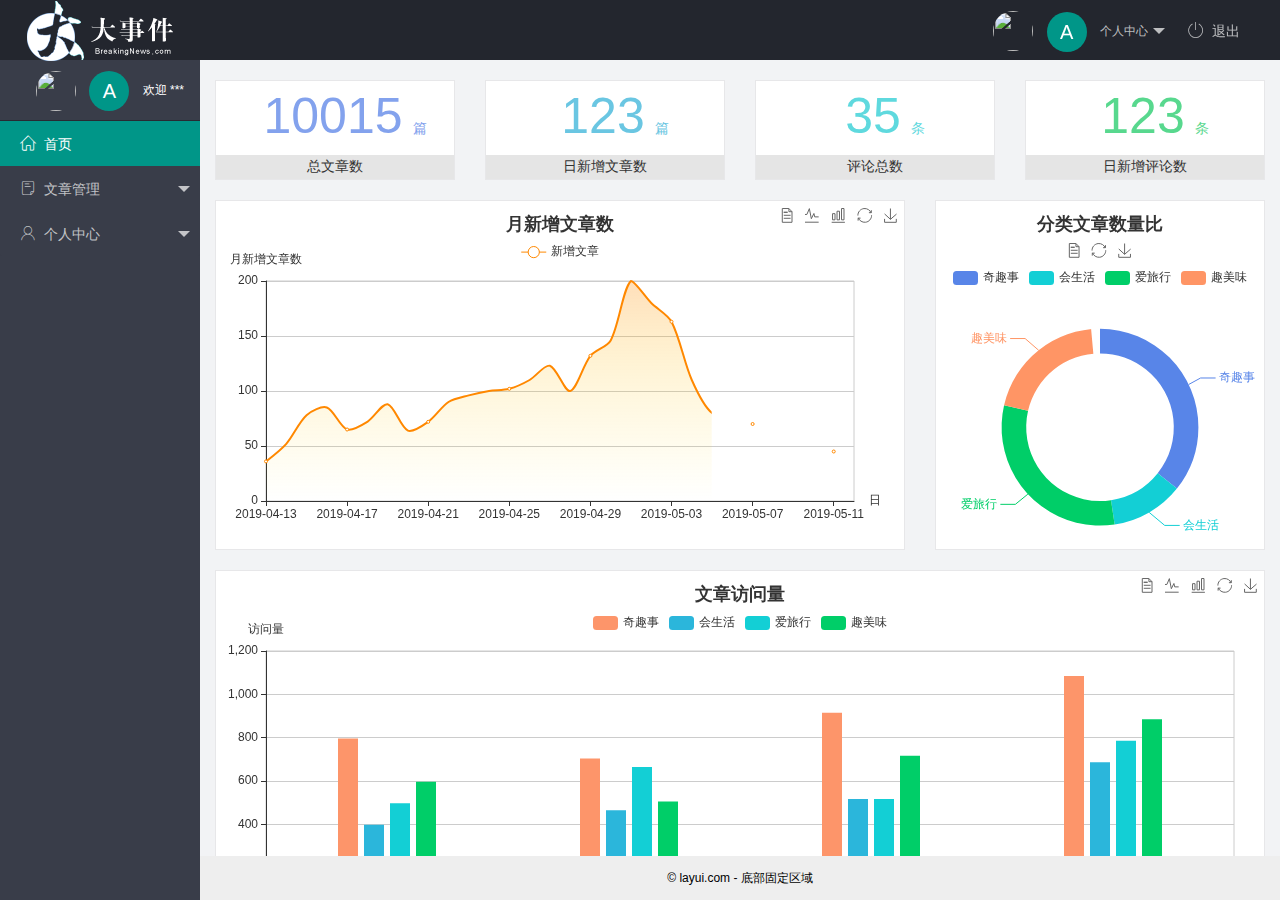
==== commit b6c216bf: "完成了个人中心的功能开发" ====
--- a/index.html
+++ b/index.html
@@ -27,9 +27,9 @@
                         个人中心
                     </a>
                     <dl class="layui-nav-child">
-                        <dd><a href="">基本资料</a></dd>
-                        <dd><a href="">更换头像</a></dd>
-                        <dd><a href="">重置密码</a></dd>
+                        <dd><a href="./user/user_info.html" target="fm">基本资料</a></dd>
+                        <dd><a href="./user/user_avatar.html" target="fm">更换头像</a></dd>
+                        <dd><a href="./user/user_pwd.html" target="fm">重置密码</a></dd>
                     </dl>
                 </li>
                 <li class="layui-nav-item"><a href="javascript:;" id="btnLogout"><span class="iconfont icon-tuichu"></span>退出</a></li>
@@ -57,9 +57,9 @@
                     <li class="layui-nav-item">
                         <a href="javascript:;"><span class="iconfont icon-user"></span>个人中心</a>
                         <dl class="layui-nav-child">
-                            <dd><a href="javascript:;"><i class="layui-icon layui-icon-app"></i>基本资料</a></dd>
-                            <dd><a href="javascript:;"><i class="layui-icon layui-icon-app"></i>更换头像</a></dd>
-                            <dd><a href="javascript:;"><i class="layui-icon layui-icon-app"></i>重置密码</a></dd>
+                            <dd><a href="./user/user_info.html" target="fm"><i class="layui-icon layui-icon-app"></i>基本资料</a></dd>
+                            <dd><a href="./user/user_avatar.html" target="fm"><i class="layui-icon layui-icon-app"></i>更换头像</a></dd>
+                            <dd><a href="./user/user_pwd.html" target="fm"><i class="layui-icon layui-icon-app"></i>重置密码</a></dd>
                         </dl>
                     </li>
                 </ul>
